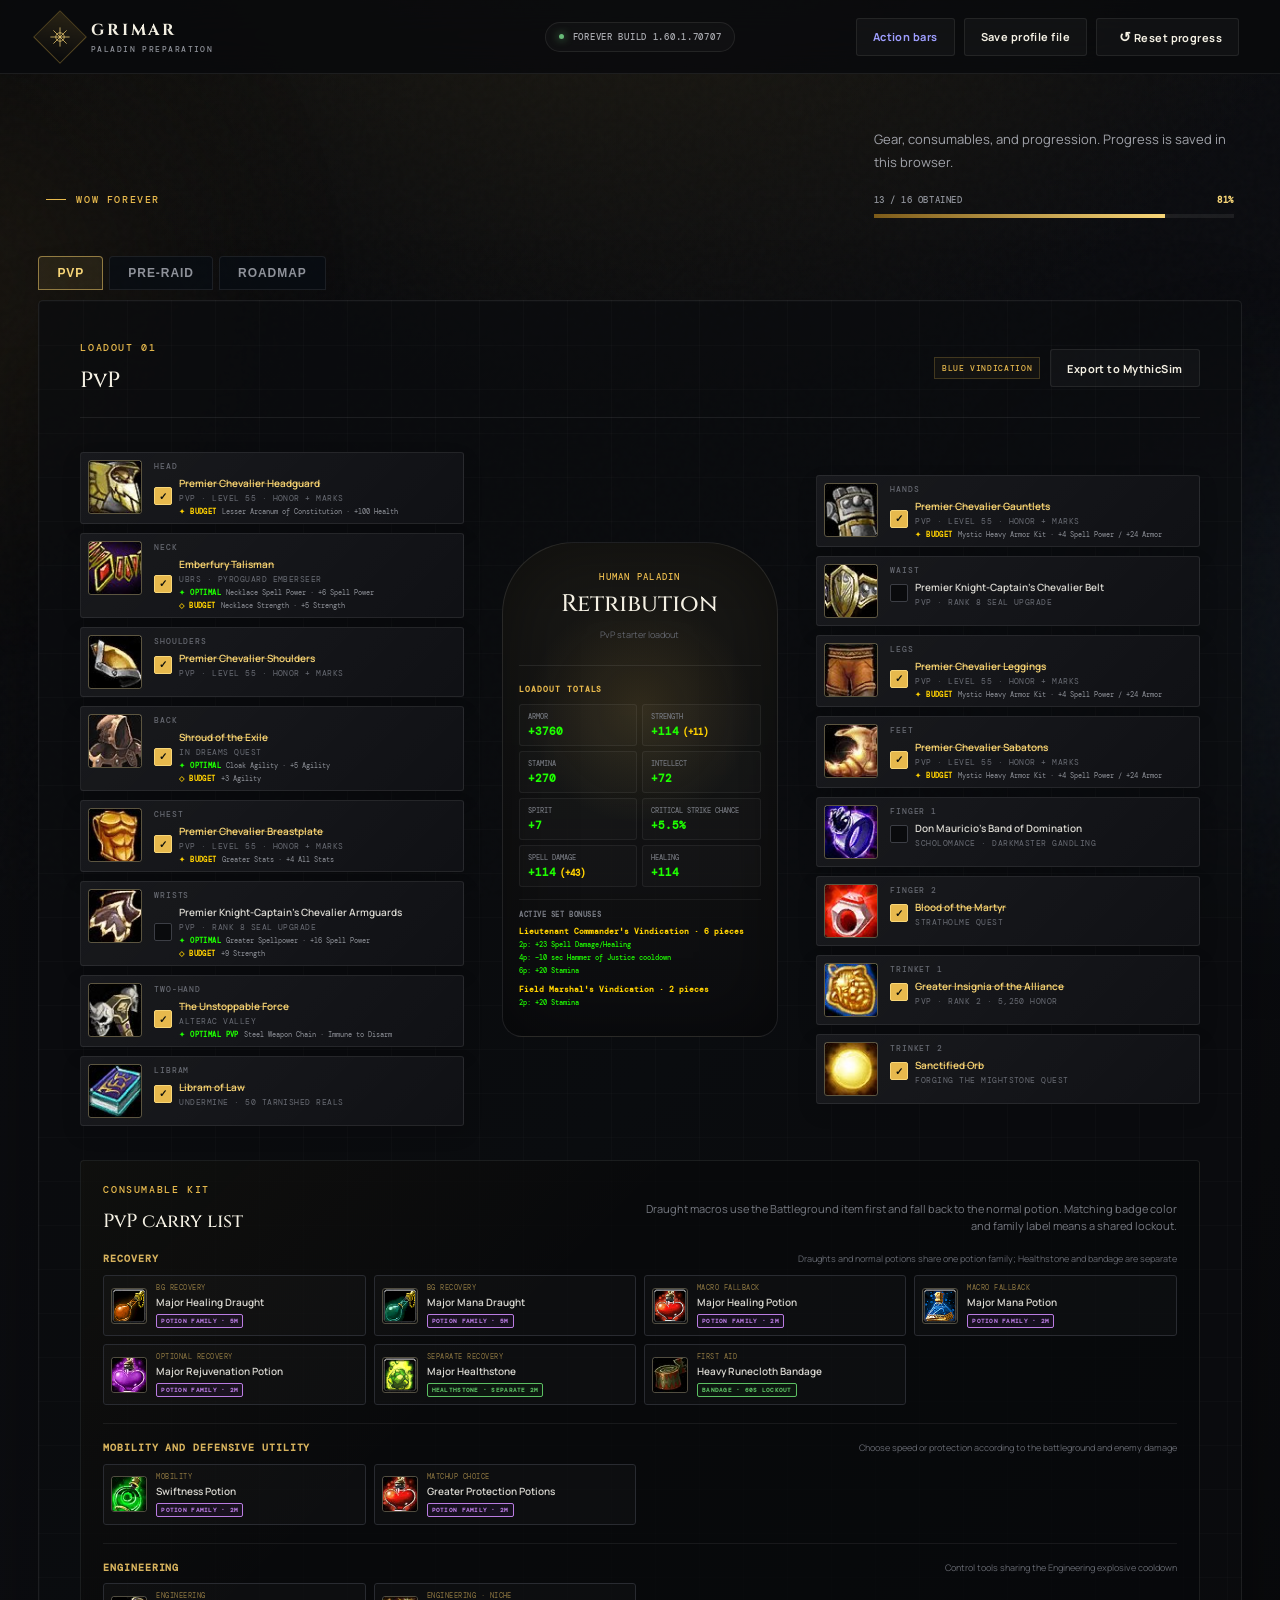
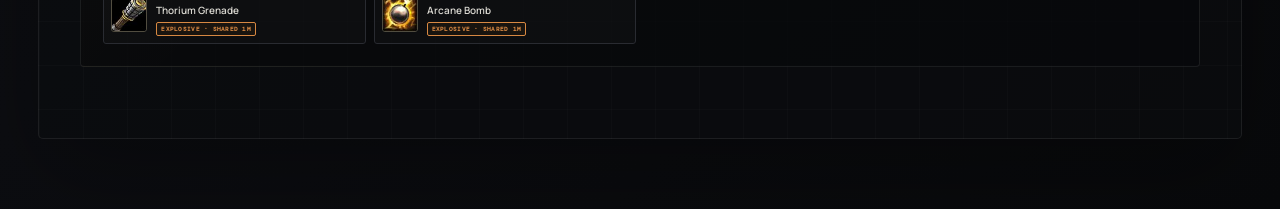
==== gear.html @ d9a00b6a "Persist current profile and update starter gear Co-authored-by: Cursor <cursoragent@cursor.com>" ====
<!doctype html>
<html lang="en">
  <head>
    <meta charset="UTF-8" />
    <meta name="viewport" content="width=device-width, initial-scale=1.0" />
    <meta
      name="description"
      content="Paladin PvP and pre-raid gear target tracker for World of Warcraft: Forever."
    />
    <title>Grimar — Paladin Preparation</title>
    <link rel="stylesheet" href="./styles.css?v=65" />
  </head>
  <body>
    <div class="ambient ambient-one"></div>
    <div class="ambient ambient-two"></div>

    <header class="topbar">
      <a class="brand" href="./index.html" aria-label="Grimar action bar planner">
        <span class="brand-mark" aria-hidden="true">
          <svg viewBox="0 0 40 40" fill="none">
            <path d="M20 4v32M4 20h32" />
            <path d="m9 9 22 22M31 9 9 31" />
            <circle cx="20" cy="20" r="7" />
          </svg>
        </span>
        <span>
          <strong>GRIMAR</strong>
          <small>PALADIN PREPARATION</small>
        </span>
      </a>
      <div class="build-pill">
        <span class="status-dot"></span>
        <span>FOREVER BUILD 1.60.1.70707</span>
      </div>
      <div class="header-actions">
        <a class="button ghost button-link" href="./index.html">Action bars</a>
        <button class="button ghost" id="saveProfileButton" type="button">
          Save profile file
        </button>
        <button class="button ghost" id="resetGearButton" type="button">
          <span class="button-icon">↺</span> Reset progress
        </button>
      </div>
    </header>

    <main class="app-shell gear-app">
      <section class="intro gear-intro">
        <div>
          <p class="eyebrow"><span></span> WoW Forever</p>
        </div>
        <div class="intro-copy">
          <p>Gear, consumables, and progression. Progress is saved in this browser.</p>
          <div class="gear-progress" aria-live="polite">
            <div>
              <span id="gearProgressText">0 / 0 obtained</span>
              <strong id="gearProgressPercent">0%</strong>
            </div>
            <div class="gear-progress-track">
              <span id="gearProgressBar"></span>
            </div>
          </div>
        </div>
      </section>

      <nav class="gear-tabs" aria-label="Planner sections">
        <button class="gear-tab active" type="button" data-gear-tab="pvp-starter">
          PvP
        </button>
        <button class="gear-tab" type="button" data-gear-tab="pre-raid">
          Pre-raid
        </button>
        <button class="gear-tab" type="button" data-gear-tab="roadmap">
          Roadmap
        </button>
      </nav>

      <section class="roadmap-shell gear-tab-panel" data-gear-panel="roadmap" aria-labelledby="roadmapTitle" hidden>
        <div class="roadmap-heading">
          <div>
            <p class="section-label">Adaptive gearing roadmap</p>
            <h2 id="roadmapTitle">One plan. Updated by your progress.</h2>
          </div>
          <p>Cap PvP first each reset, spend intelligently, then route into the highest-value quests and dungeons.</p>
        </div>

        <div class="roadmap-controls">
          <label>
            <span>Level</span>
            <input id="roadmapLevel" type="number" min="1" max="60" inputmode="numeric">
          </label>
          <label>
            <span>PvP rank</span>
            <select id="roadmapRank"></select>
          </label>
          <label>
            <span>Honor</span>
            <input id="roadmapHonor" type="number" min="0" max="25000" step="100" inputmode="numeric">
          </label>
          <label>
            <span>Honor earned while capping</span>
            <input id="roadmapCapHonor" type="number" min="0" max="25000" step="100" inputmode="numeric">
          </label>
          <label>
            <span>AV Marks</span>
            <input id="roadmapMarkAv" type="number" min="0" step="1" inputmode="numeric">
          </label>
          <label>
            <span>AB Marks</span>
            <input id="roadmapMarkAb" type="number" min="0" step="1" inputmode="numeric">
          </label>
          <label>
            <span>WSG Marks</span>
            <input id="roadmapMarkWsg" type="number" min="0" step="1" inputmode="numeric">
          </label>
          <label>
            <span>Darkspear Marks</span>
            <input id="roadmapMarkDarkspear" type="number" min="0" step="1" inputmode="numeric">
          </label>
        </div>

        <div class="roadmap-reset-row">
          <label class="roadmap-cap-toggle">
            <input id="roadmapWeeklyCap" type="checkbox">
            <span>Rank Points capped this reset</span>
          </label>
          <button class="button ghost" id="roadmapNewReset" type="button">Start new reset</button>
        </div>

        <article class="roadmap-decision" id="roadmapDecision" aria-live="polite"></article>

        <div class="roadmap-columns">
          <section>
            <div class="roadmap-column-title">
              <span class="roadmap-priority-dot now"></span>
              <h3>Do now</h3>
            </div>
            <div class="roadmap-list" id="roadmapNow"></div>
          </section>
          <section>
            <div class="roadmap-column-title">
              <span class="roadmap-priority-dot next"></span>
              <h3>Next</h3>
            </div>
            <div class="roadmap-list" id="roadmapNext"></div>
          </section>
          <section>
            <div class="roadmap-column-title">
              <span class="roadmap-priority-dot later"></span>
              <h3>Blocked / later</h3>
            </div>
            <div class="roadmap-list" id="roadmapLater"></div>
          </section>
        </div>
        <details class="roadmap-completed">
          <summary>Completed objectives <span id="roadmapCompletedCount">0</span></summary>
          <div class="roadmap-list" id="roadmapCompleted"></div>
        </details>
      </section>

      <section class="gear-workspace gear-tab-panel active" data-gear-panel="pvp-starter">
        <div class="gear-toolbar">
          <div>
            <p class="section-label">Loadout 01</p>
            <h2>PvP</h2>
          </div>
          <div class="gear-toolbar-actions">
            <span class="modifier-tag shift">BLUE VINDICATION</span>
            <button class="button ghost" type="button" data-mythicsim-export="pvp-starter">
              Export to MythicSim
            </button>
          </div>
        </div>

        <div class="character-sheet" id="characterSheet">
          <div class="gear-column" id="gearLeft"></div>

          <div class="character-core stats-core">
            <p>Human Paladin</p>
            <strong>Retribution</strong>
            <span class="character-subtitle">PvP starter loadout</span>
            <div class="stat-recap" id="pvpStatRecap"></div>
          </div>

          <div class="gear-column" id="gearRight"></div>
        </div>

        <section class="consumables-panel" aria-labelledby="pvpConsumablesTitle">
          <div class="consumables-heading">
            <div>
              <p class="section-label">Consumable kit</p>
              <h3 id="pvpConsumablesTitle">PvP carry list</h3>
            </div>
            <p>Draught macros use the Battleground item first and fall back to the normal potion. Matching badge color and family label means a shared lockout.</p>
          </div>
          <div class="consumables-grid" id="pvpConsumables"></div>
        </section>

        <section class="gear-plan questie-guide legacy-acquisition">
          <div class="gear-plan-heading">
            <div>
              <p class="section-label">Quest tracker</p>
              <h2>Level first. Collect efficiently. Finish with Honor.</h2>
            </div>
            <p>
              Use quests and dungeon runs to cover as many slots as possible while
              gaining experience. Save the dedicated Honor grind for level 60.
            </p>
          </div>

          <div class="questie-tracker-bar">
            <div>
              <span class="questie-logo">Q</span>
              <strong>Retribution Gear Route</strong>
            </div>
            <span>Tracked objectives</span>
          </div>

          <div class="plan-timeline">
            <article class="plan-phase">
              <div class="plan-level">
                <span>50–54</span>
                <small>2 quests</small>
              </div>
              <div>
                <h3>Complete the efficient quest rewards</h3>
                <ul class="questie-list">
                  <li data-guide-id="ice-barbed-spear">
                    <div class="questie-quest-title">
                      <span class="questie-marker">!</span>
                      <strong>[51] Hero of the Stormpike</strong>
                    </div>
                    <p>Take <em>The Battle of Alterac</em> from Prospector Stonehewer outside the Alliance AV entrance in Alterac Mountains (40.6, 79.6). Win an AV and complete the follow-up.</p>
                    <span class="questie-reward" data-reward-id="ice-barbed-spear">Reward choice: Ice Barbed Spear</span>
                  </li>
                  <li data-guide-id="sanctified-orb">
                    <div class="questie-quest-title">
                      <span class="questie-marker">!</span>
                      <strong>[52] Forging the Mightstone</strong>
                    </div>
                    <p>Complete the Paladin chain at Chillwind Point, then collect two Amber, Blue, and Green Voodoo Feathers from the six named trolls in the Sunken Temple.</p>
                    <span class="questie-reward" data-reward-id="sanctified-orb">Reward choice: Sanctified Orb</span>
                  </li>
                </ul>
              </div>
            </article>

            <article class="plan-phase">
              <div class="plan-level">
                <span>55–60</span>
                <small>1 target</small>
              </div>
              <div>
                <h3>Finish the high-value dungeon targets</h3>
                <ul class="questie-list">
                  <li data-guide-id="blood-martyr">
                    <div class="questie-quest-title">
                      <span class="questie-marker kill">◆</span>
                      <strong>[55] Aurius / Baron Rivendare</strong>
                    </div>
                    <p>Loot the Medallion of Faith in living-side Stratholme and give it to Aurius in Alonsus Chapel near the undead-side entrance. Kill Baron Rivendare, then speak to Aurius.</p>
                    <span class="questie-reward" data-reward-id="blood-martyr">Reward: Blood of the Martyr</span>
                  </li>
                </ul>
              </div>
            </article>

            <article class="plan-phase final">
              <div class="plan-level">
                <span>60</span>
                <small>4 objectives</small>
              </div>
              <div>
                <h3>Convert the remaining slots through PvP</h3>
                <ul class="questie-list compact">
                  <li data-guide-id="pvp-trinket"><p>Obtain <strong data-reward-id="greater-insignia-alliance">Greater Insignia of the Alliance</strong> first.</p></li>
                  <li data-guide-id="aegis-marks"><p>Farm the Battleground Marks required by Vindication while accumulating Honor.</p></li>
                  <li data-guide-id="dungeon-cleanup"><p>Complete missed dungeon targets when the run still offers strong value.</p></li>
                  <li data-guide-id="relic-cleanup"><p>Finish Libram of Law.</p></li>
                </ul>
              </div>
            </article>
          </div>

          <div class="honor-plan">
            <div class="gear-panel-heading">
              <div>
                <p class="section-label">Level 60 priority</p>
                <h3>Honor purchase order</h3>
              </div>
              <span>59,200 Honor for the 8 rare bases · upgrade seals extra</span>
            </div>
            <div class="honor-steps">
              <div>
                <span>01</span>
                <strong>PvP trinket</strong>
                <small>Unlock your essential crowd-control break first.</small>
              </div>
              <div>
                <span>02</span>
                <strong>Vindication 2-piece</strong>
                <small>Shoulders + Gauntlets: 13,850 Honor, plus 10 AB and 10 WSG Marks.</small>
              </div>
              <div>
                <span>03</span>
                <strong>Vindication 4-piece</strong>
                <small>Add Headguard + Sabatons for the reduced Hammer of Justice cooldown.</small>
              </div>
              <div>
                <span>04</span>
                <strong>Vindication 6-piece</strong>
                <small>Add Breastplate + Leggings. Full set total: 48,700 Honor and 75 Marks.</small>
              </div>
              <div>
                <span>05</span>
                <strong>Wrists + Waist</strong>
                <small>Finish with Armsplints and Cinch: 10,500 Honor and 20 additional Marks.</small>
              </div>
              <div>
                <span>06</span>
                <strong>Rank 8 upgrades</strong>
                <small>Upgrade Armsplints and Cinch with the epic wrist and belt seals.</small>
              </div>
              <div>
                <span>07</span>
                <strong>Rank 9 boots</strong>
                <small>Upgrade Chevalier Sabatons with the epic feet seal.</small>
              </div>
            </div>
          </div>

          <p class="plan-note">
            The order is a guideline: Marks are likely to be the real gate. Buy an
            equivalent Vindication piece earlier when you already have its Marks rather
            than waiting on a specific Battleground queue.
          </p>
        </section>
      </section>

      <section class="gear-workspace gear-tab-panel" data-gear-panel="pre-raid" hidden>
        <div class="gear-toolbar">
          <div>
            <p class="section-label">Loadout 02</p>
            <h2>Expected pre-raid</h2>
          </div>
          <div class="gear-toolbar-actions">
            <span class="modifier-tag shift">FIRST RAID TARGETS</span>
            <button class="button ghost" type="button" data-mythicsim-export="pre-raid">
              Export to MythicSim
            </button>
          </div>
        </div>

        <div class="character-sheet">
          <div class="gear-column" id="preRaidGearLeft"></div>

          <div class="character-core stats-core">
            <p>Human Paladin</p>
            <strong>Retribution</strong>
            <span class="character-subtitle">Starter set with first raid upgrades</span>
            <div class="stat-recap" id="preRaidStatRecap"></div>
          </div>

          <div class="gear-column" id="preRaidGearRight"></div>
        </div>

        <section class="consumables-panel" aria-labelledby="raidConsumablesTitle">
          <div class="consumables-heading">
            <div>
              <p class="section-label">Consumable kit</p>
              <h3 id="raidConsumablesTitle">Raid preparation</h3>
            </div>
            <p>Bring the full buff stack and Major Spellblasting Potions. Matching badge color and family label means a shared lockout or exclusive buff slot.</p>
          </div>
          <div class="consumables-grid" id="raidConsumables"></div>
        </section>

        <section class="honor-plan pre-raid-priority legacy-acquisition">
          <div class="gear-panel-heading">
            <div>
              <p class="section-label">Pre-raid priority</p>
              <h3>Shortest route to the finished loadout</h3>
            </div>
            <span>Immediate upgrades before expensive world loot</span>
          </div>

          <div class="honor-steps">
            <div>
              <span>01</span>
              <strong data-reward-id="sanctified-orb">Sanctified Orb</strong>
              <small>Already obtained from Forging the Mightstone: keep it as the reliable +15 Spell Power trinket.</small>
            </div>
            <div>
              <span>02</span>
              <strong>Stratholme Live first</strong>
              <small>Target <b data-reward-id="grand-crusaders-helm">Grand Crusader's Helm</b> from Balnazzar and <b data-reward-id="nacreous-shell-necklace">Nacreous Shell Necklace</b> from Cannon Master Willey in the same route.</small>
            </div>
            <div>
              <span>03</span>
              <strong>Concentrate on UBRS</strong>
              <small>Farm <b data-reward-id="battleborn-armbraces">Battleborn Armbraces</b>, <b data-reward-id="lightforge-spaulders">Lightforge Spaulders</b>, <b data-reward-id="lightforge-breastplate">Lightforge Breastplate</b>, and <b data-reward-id="draconic-emblem">Draconic Infused Emblem</b>.</small>
            </div>
            <div>
              <span>04</span>
              <strong data-reward-id="heartflame-gauntlets">Heartflame Gauntlets</strong>
              <small>Use Shaper's Terrace as the focused side route after the two priority dungeons.</small>
            </div>
            <div>
              <span>05</span>
              <strong>Finish deterministic targets</strong>
              <small>Add the <b data-reward-id="lightforge-belt">Lightforge Belt</b>, <b data-reward-id="arcanoweave-cloak">Arcanoweave Cloak</b>, and <b data-reward-id="libram-law">Libram of Law</b>. Together with the dungeon pieces, the loadout reaches approximately 4.4% gear Hit.</small>
            </div>
          </div>

          <p class="plan-note">
            Scholomance is optional: Don Mauricio's Band is only a small damage upgrade over Blood of the Martyr, so do not farm the dungeon solely for the ring.
          </p>
        </section>
      </section>
    </main>

    <dialog id="mythicSimExportDialog">
      <form method="dialog" class="dialog-card">
        <div class="dialog-heading">
          <div>
            <p class="section-label">MythicSim · Shockadin</p>
            <h2 id="mythicSimExportTitle">Export loadout</h2>
          </div>
          <button class="close-button" value="cancel" aria-label="Close">×</button>
        </div>
        <p class="dialog-copy">
          Import this JSON into MythicSim. It contains the selected gear, the best
          planned enchants, and the Shockadin talents.
        </p>
        <textarea class="export-text" id="mythicSimExportText" readonly></textarea>
        <div class="dialog-actions">
          <a
            class="button ghost button-link"
            href="https://mythicsim.com/wow-forever/sim"
            target="_blank"
            rel="noreferrer"
          >Open MythicSim</a>
          <button class="button primary" id="copyMythicSimExport" type="button">
            Copy to clipboard
          </button>
        </div>
      </form>
    </dialog>

    <div class="toast" id="toast" role="status" aria-live="polite"></div>

    <script src="./gear.js?v=94"></script>
  </body>
</html>
---- styles.css ----
@import url("https://fonts.googleapis.com/css2?family=Cinzel:wght@500;600&family=DM+Mono:wght@400;500&family=Manrope:wght@400;500;600;700&display=swap");

:root {
  --ink: #f4f0e3;
  --muted: #8f929a;
  --muted-2: #5e616a;
  --gold: #e7b94d;
  --gold-bright: #f8d678;
  --gold-dark: #7d5b19;
  --bg: #090a0d;
  --panel: rgba(18, 19, 23, 0.82);
  --panel-solid: #111216;
  --line: rgba(255, 255, 255, 0.08);
  --line-gold: rgba(231, 185, 77, 0.28);
  --slot-size: 66px;
}

* {
  box-sizing: border-box;
}

html {
  color-scheme: dark;
  scroll-behavior: smooth;
}

body {
  margin: 0;
  min-width: 320px;
  min-height: 100vh;
  overflow-x: hidden;
  color: var(--ink);
  background:
    radial-gradient(circle at 50% -20%, #292416 0, transparent 34%),
    linear-gradient(135deg, #090a0c 0%, #0c0d11 56%, #08090b 100%);
  font-family: "Manrope", sans-serif;
}

body::before {
  position: fixed;
  inset: 0;
  z-index: -2;
  background-image: url("data:image/svg+xml,%3Csvg viewBox='0 0 180 180' xmlns='http://www.w3.org/2000/svg'%3E%3Cfilter id='n'%3E%3CfeTurbulence type='fractalNoise' baseFrequency='.8' numOctaves='3' stitchTiles='stitch'/%3E%3C/filter%3E%3Crect width='100%25' height='100%25' filter='url(%23n)' opacity='.1'/%3E%3C/svg%3E");
  content: "";
  opacity: 0.18;
  pointer-events: none;
}

button,
input,
textarea {
  font: inherit;
}

button {
  color: inherit;
}

.ambient {
  position: fixed;
  z-index: -1;
  width: 420px;
  height: 420px;
  border-radius: 50%;
  filter: blur(120px);
  opacity: 0.08;
  pointer-events: none;
}

.ambient-one {
  top: 8%;
  left: -240px;
  background: #d89d31;
}

.ambient-two {
  right: -200px;
  bottom: 5%;
  background: #48789a;
}

.topbar {
  position: sticky;
  top: 0;
  z-index: 20;
  display: grid;
  grid-template-columns: 1fr auto 1fr;
  align-items: center;
  min-height: 74px;
  padding: 0 3.2vw;
  border-bottom: 1px solid var(--line);
  background: rgba(9, 10, 13, 0.83);
  backdrop-filter: blur(18px);
}

.brand {
  display: inline-flex;
  gap: 12px;
  align-items: center;
  width: max-content;
  color: var(--ink);
  text-decoration: none;
}

.brand-mark {
  display: grid;
  width: 38px;
  height: 38px;
  place-items: center;
  border: 1px solid var(--line-gold);
  background: linear-gradient(145deg, rgba(231, 185, 77, 0.14), transparent);
  transform: rotate(45deg);
}

.brand-mark svg {
  width: 24px;
  stroke: var(--gold-bright);
  stroke-width: 1.2;
  transform: rotate(-45deg);
}

.brand strong,
.brand small {
  display: block;
  letter-spacing: 0.18em;
}

.brand strong {
  font-family: "Cinzel", serif;
  font-size: 16px;
}

.brand small {
  margin-top: 3px;
  color: var(--muted);
  font: 500 8px "DM Mono", monospace;
}

.build-pill {
  display: flex;
  gap: 9px;
  align-items: center;
  padding: 8px 13px;
  border: 1px solid var(--line);
  border-radius: 100px;
  color: #a9aab0;
  background: rgba(255, 255, 255, 0.025);
  font: 500 9px "DM Mono", monospace;
  letter-spacing: 0.08em;
}

.status-dot {
  width: 5px;
  height: 5px;
  border-radius: 50%;
  background: #68ba78;
  box-shadow: 0 0 9px #68ba78;
}

.header-actions {
  display: flex;
  gap: 9px;
  justify-content: flex-end;
}

.button {
  min-height: 38px;
  padding: 0 16px;
  border: 1px solid var(--line);
  border-radius: 3px;
  cursor: pointer;
  font-size: 11px;
  font-weight: 700;
  letter-spacing: 0.04em;
  transition: 160ms ease;
}

.button:hover {
  transform: translateY(-1px);
}

.button.ghost {
  background: rgba(255, 255, 255, 0.03);
}

.button.ghost:hover {
  border-color: rgba(255, 255, 255, 0.16);
  background: rgba(255, 255, 255, 0.06);
}

.button.primary {
  border-color: #f0cc71;
  color: #18140b;
  background: linear-gradient(180deg, #f5d57d, #dba83d);
  box-shadow: 0 5px 24px rgba(218, 164, 54, 0.13);
}

.button.primary:hover {
  filter: brightness(1.08);
}

.button-icon {
  margin-left: 6px;
  font-size: 14px;
}

.button-link {
  display: inline-flex;
  align-items: center;
  justify-content: center;
  text-decoration: none;
}

.app-shell {
  width: min(1500px, 94vw);
  margin: 0 auto;
  padding: 54px 0 70px;
}

.intro {
  display: grid;
  grid-template-columns: 1fr 360px;
  gap: 80px;
  align-items: end;
  margin-bottom: 50px;
  padding: 0 8px;
}

.eyebrow,
.section-label {
  margin: 0 0 12px;
  color: var(--gold);
  font: 500 10px "DM Mono", monospace;
  letter-spacing: 0.16em;
  text-transform: uppercase;
}

.eyebrow {
  display: flex;
  gap: 10px;
  align-items: center;
}

.eyebrow span {
  width: 20px;
  height: 1px;
  background: var(--gold);
}

h1,
h2,
h3,
p {
  margin-top: 0;
}

h1 {
  max-width: 780px;
  margin-bottom: 0;
  font-family: "Cinzel", serif;
  font-size: clamp(42px, 5.3vw, 76px);
  font-weight: 500;
  line-height: 0.98;
  letter-spacing: -0.035em;
}

h1 em {
  color: var(--gold-bright);
  font-weight: 500;
  font-style: normal;
}

.intro-copy > p {
  color: #a1a3aa;
  font-size: 13px;
  line-height: 1.75;
}

.save-state {
  display: flex;
  gap: 8px;
  align-items: center;
  color: var(--muted);
  font: 500 10px "DM Mono", monospace;
  text-transform: uppercase;
}

.save-state span {
  display: grid;
  width: 18px;
  height: 18px;
  place-items: center;
  border: 1px solid rgba(104, 186, 120, 0.35);
  border-radius: 50%;
  color: #78cc88;
}

.workspace {
  display: grid;
  grid-template-columns: 310px minmax(0, 1fr);
  min-height: 770px;
  overflow: hidden;
  border: 1px solid var(--line);
  border-radius: 5px;
  background: rgba(11, 12, 15, 0.69);
  box-shadow: 0 34px 90px rgba(0, 0, 0, 0.28);
}

.spellbook {
  display: flex;
  flex-direction: column;
  min-width: 0;
  max-height: 900px;
  padding: 24px 19px 0;
  border-right: 1px solid var(--line);
  background: rgba(18, 19, 23, 0.78);
}

.panel-heading,
.layout-toolbar,
.bar-card-header,
.naga-heading,
.dialog-heading {
  display: flex;
  justify-content: space-between;
  align-items: center;
}

.panel-heading h2,
.layout-toolbar h2,
.naga-heading h2,
.dialog-heading h2 {
  margin: 0;
  font-family: "Cinzel", serif;
  font-size: 20px;
  font-weight: 500;
}

.count-badge {
  display: grid;
  min-width: 31px;
  height: 25px;
  place-items: center;
  border: 1px solid var(--line);
  color: var(--muted);
  font: 500 10px "DM Mono", monospace;
}

.search {
  display: grid;
  grid-template-columns: 18px 1fr auto;
  gap: 9px;
  align-items: center;
  height: 42px;
  margin: 20px 0 12px;
  padding: 0 11px;
  border: 1px solid var(--line);
  border-radius: 3px;
  background: #0d0e11;
}

.search:focus-within {
  border-color: var(--line-gold);
}

.search svg {
  width: 16px;
  fill: none;
  stroke: var(--muted-2);
  stroke-width: 1.5;
}

.search input {
  min-width: 0;
  border: 0;
  outline: 0;
  color: var(--ink);
  background: transparent;
  font-size: 11px;
}

.search input::placeholder {
  color: #61636a;
}

kbd {
  padding: 2px 5px;
  border: 1px solid var(--line);
  border-radius: 2px;
  color: var(--muted-2);
  background: #15161a;
  font: 9px "DM Mono", monospace;
}

.filters {
  display: flex;
  gap: 4px;
  margin-bottom: 16px;
  padding-bottom: 15px;
  overflow-x: auto;
  border-bottom: 1px solid var(--line);
  scrollbar-width: none;
}

.filter {
  padding: 7px 8px;
  border: 0;
  border-radius: 2px;
  color: #777a82;
  background: transparent;
  cursor: pointer;
  font-size: 9px;
  font-weight: 700;
  white-space: nowrap;
}

.filter:hover,
.filter.active {
  color: var(--ink);
  background: rgba(255, 255, 255, 0.06);
}

.filter.active {
  box-shadow: inset 0 -1px var(--gold);
}

.spell-list {
  display: flex;
  flex-direction: column;
  gap: 5px;
  padding: 0 2px 22px 0;
  overflow-y: auto;
  scrollbar-color: #35363c transparent;
  scrollbar-width: thin;
}

.spell-item {
  display: grid;
  grid-template-columns: 38px minmax(0, 1fr) auto;
  gap: 11px;
  align-items: center;
  min-height: 48px;
  padding: 5px 7px 5px 5px;
  border: 1px solid transparent;
  border-radius: 3px;
  cursor: grab;
  user-select: none;
  transition: 130ms ease;
}

.spell-item:hover {
  border-color: var(--line);
  background: rgba(255, 255, 255, 0.04);
  transform: translateX(2px);
}

.spell-item:active {
  cursor: grabbing;
}

.spell-icon,
.slot-icon {
  width: 100%;
  height: 100%;
  object-fit: cover;
}

.spell-icon-wrap {
  position: relative;
  width: 38px;
  height: 38px;
  overflow: hidden;
  border: 1px solid #484744;
  border-radius: 3px;
  background: #1d1d20;
  box-shadow: inset 0 0 0 1px #0b0b0d;
}

.spell-meta {
  min-width: 0;
}

.spell-name {
  overflow: hidden;
  margin: 0 0 4px;
  font-size: 10px;
  font-weight: 600;
  text-overflow: ellipsis;
  white-space: nowrap;
}

.spell-school {
  margin: 0;
  color: #686b73;
  font: 8px "DM Mono", monospace;
  letter-spacing: 0.08em;
  text-transform: uppercase;
}

.talent-star {
  color: var(--gold);
  font: 10px "DM Mono", monospace;
}

.macro-marker {
  display: grid;
  width: 18px;
  height: 18px;
  place-items: center;
  border: 1px solid rgba(103, 158, 205, 0.35);
  border-radius: 2px;
  color: #8ec5e9;
  background: rgba(75, 130, 175, 0.09);
  font: 600 8px "DM Mono", monospace;
}

.layout-area {
  min-width: 0;
  padding: 26px clamp(22px, 3.4vw, 54px) 22px;
  background:
    linear-gradient(rgba(255, 255, 255, 0.018) 1px, transparent 1px),
    linear-gradient(90deg, rgba(255, 255, 255, 0.018) 1px, transparent 1px);
  background-size: 44px 44px;
}

.layout-toolbar {
  margin-bottom: 28px;
}

.layout-controls {
  display: flex;
  gap: 24px;
  align-items: center;
}

.mode-tabs {
  display: flex;
  overflow-x: auto;
  padding: 3px;
  border: 1px solid var(--line);
  border-radius: 3px;
  background: rgba(5, 6, 8, 0.55);
  scrollbar-width: none;
}

.mode-tab {
  display: flex;
  gap: 7px;
  align-items: center;
  min-width: 64px;
  padding: 7px 11px;
  border: 0;
  border-radius: 2px;
  color: #686b73;
  background: transparent;
  cursor: pointer;
  font: 600 9px "DM Mono", monospace;
  letter-spacing: 0.08em;
  white-space: nowrap;
  text-transform: uppercase;
  transition: 140ms ease;
}

.mode-tab:hover {
  color: var(--ink);
}

.mode-tab.active {
  color: var(--ink);
  background: rgba(255, 255, 255, 0.07);
  box-shadow: 0 2px 8px rgba(0, 0, 0, 0.22);
}

.mode-dot {
  width: 5px;
  height: 5px;
  border-radius: 50%;
  background: #565961;
}

.mode-tab[data-mode="pvp"].active .mode-dot {
  background: #c85a4f;
  box-shadow: 0 0 7px rgba(200, 90, 79, 0.55);
}

.mode-tab[data-mode="pve"].active .mode-dot {
  background: #65a87b;
  box-shadow: 0 0 7px rgba(101, 168, 123, 0.5);
}

.mode-tab[data-mode="pvpReckoning"].active .mode-dot {
  background: var(--gold);
  box-shadow: 0 0 7px rgba(231, 185, 77, 0.55);
}

.toolbar-actions {
  display: flex;
  gap: 20px;
  align-items: center;
}

.preset-picker {
  display: flex;
  gap: 8px;
  align-items: center;
  color: #767880;
  font: 600 9px "DM Mono", monospace;
  letter-spacing: 0.08em;
  text-transform: uppercase;
}

.preset-picker select {
  min-width: 96px;
  padding: 6px 24px 6px 9px;
  border: 1px solid var(--line);
  border-radius: 3px;
  color: var(--gold-bright);
  background: #111216;
  cursor: pointer;
  font: 600 9px "DM Mono", monospace;
  letter-spacing: 0.05em;
  text-transform: uppercase;
}

.preset-picker select:disabled {
  cursor: wait;
  opacity: 0.55;
}

.text-button {
  padding: 3px 0;
  border: 0;
  color: #767880;
  background: none;
  cursor: pointer;
  font: 600 9px "DM Mono", monospace;
  letter-spacing: 0.08em;
  text-transform: uppercase;
}

.text-button:hover,
.text-button.accent {
  color: var(--gold-bright);
}

.bar-card {
  border: 1px solid var(--line);
  border-radius: 4px;
  background: linear-gradient(145deg, rgba(24, 25, 30, 0.94), rgba(15, 16, 20, 0.96));
  box-shadow: 0 16px 30px rgba(0, 0, 0, 0.15);
}

.normal-card {
  padding: 18px 20px 22px;
}

.number-row-card {
  margin-top: 14px;
  padding: 18px 20px 22px;
}

.number-row-bar {
  display: grid;
  grid-template-columns: repeat(8, minmax(48px, 1fr));
  gap: 7px;
  width: min(100%, 576px);
}

.bar-card-header {
  margin-bottom: 17px;
}

.bar-title {
  display: flex;
  gap: 13px;
  align-items: center;
}

.bar-number {
  color: var(--gold);
  font: 500 10px "DM Mono", monospace;
}

.bar-title h3 {
  margin-bottom: 3px;
  font-family: "Cinzel", serif;
  font-size: 13px;
  font-weight: 500;
}

.bar-title p,
.naga-heading > p {
  margin: 0;
  color: #666971;
  font-size: 9px;
}

.bar-shape,
.modifier-tag {
  color: #555860;
  font: 500 8px "DM Mono", monospace;
  letter-spacing: 0.08em;
}

.modifier-tag {
  padding: 5px 7px;
  border: 1px solid var(--line);
}

.modifier-tag.shift {
  border-color: rgba(231, 185, 77, 0.22);
  color: var(--gold);
  background: rgba(231, 185, 77, 0.04);
}

.main-control-row {
  display: grid;
  grid-template-columns: minmax(0, 1fr) 76px;
  gap: 16px;
  align-items: end;
}

.normal-bar {
  display: grid;
  grid-template-columns: repeat(12, minmax(48px, 1fr));
  gap: 7px;
}

.mouse-control {
  padding-left: 15px;
  border-left: 1px solid var(--line);
}

.mouse-control > span {
  display: block;
  margin-bottom: 6px;
  color: #555860;
  font: 500 8px "DM Mono", monospace;
  letter-spacing: 0.08em;
  text-align: center;
  text-transform: uppercase;
}

.mouse-grid {
  width: 60px;
}

.action-slot {
  position: relative;
  display: grid;
  min-width: 0;
  aspect-ratio: 1;
  place-items: center;
  overflow: hidden;
  border: 1px solid #303137;
  border-radius: 4px;
  background:
    linear-gradient(135deg, rgba(255, 255, 255, 0.035), transparent),
    #0b0c0f;
  box-shadow:
    inset 0 0 0 2px #111216,
    inset 0 0 18px rgba(0, 0, 0, 0.7);
  cursor: pointer;
  transition: 130ms ease;
}

.action-slot::before {
  position: absolute;
  width: 5px;
  height: 5px;
  border-top: 1px solid #41434a;
  border-left: 1px solid #41434a;
  content: "";
}

.action-slot:hover,
.action-slot.drag-over {
  border-color: var(--gold);
  box-shadow: inset 0 0 22px rgba(231, 185, 77, 0.1), 0 0 13px rgba(231, 185, 77, 0.1);
}

.action-slot.filled {
  border-color: #69634f;
  background: #151516;
  box-shadow: inset 0 0 0 2px #111216, 0 3px 9px rgba(0, 0, 0, 0.36);
}

.action-slot.filled::before {
  display: none;
}

.slot-icon {
  pointer-events: none;
}

.slot-key {
  position: absolute;
  top: 4px;
  right: 4px;
  z-index: 2;
  min-width: 16px;
  padding: 2px 3px;
  border: 1px solid rgba(255, 255, 255, 0.14);
  border-radius: 2px;
  color: white;
  background: rgba(5, 5, 6, 0.78);
  font: 600 8px "DM Mono", monospace;
  text-align: center;
  text-shadow: 0 1px 2px black;
}

.slot-macro-marker {
  position: absolute;
  bottom: 4px;
  left: 4px;
  z-index: 2;
  display: grid;
  width: 15px;
  height: 15px;
  place-items: center;
  border: 1px solid rgba(142, 197, 233, 0.45);
  border-radius: 2px;
  color: #b7ddf5;
  background: rgba(7, 13, 18, 0.82);
  font: 600 7px "DM Mono", monospace;
}

.slot-tooltip {
  position: fixed;
  z-index: 50;
  width: min(290px, calc(100vw - 20px));
  padding: 12px;
  border: 1px solid var(--line-gold);
  border-radius: 3px;
  color: var(--ink);
  background:
    linear-gradient(145deg, rgba(231, 185, 77, 0.05), transparent 45%),
    #0d0e11;
  box-shadow: 0 14px 38px rgba(0, 0, 0, 0.72);
  pointer-events: none;
}

.tooltip-head {
  display: flex;
  gap: 10px;
  align-items: center;
  padding-bottom: 10px;
  border-bottom: 1px solid var(--line);
}

.tooltip-head img {
  width: 38px;
  height: 38px;
  border: 1px solid #625a3f;
  border-radius: 3px;
  box-shadow: inset 0 0 0 1px #090a0c;
}

.tooltip-head strong,
.tooltip-head span {
  display: block;
}

.tooltip-head strong {
  margin-bottom: 4px;
  color: var(--gold-bright);
  font-family: "Cinzel", serif;
  font-size: 12px;
  font-weight: 500;
}

.tooltip-head span {
  color: #747780;
  font: 8px "DM Mono", monospace;
  letter-spacing: 0.08em;
  text-transform: uppercase;
}

.slot-tooltip p {
  margin: 10px 0 11px;
  color: #b8bac0;
  font-size: 10px;
  line-height: 1.55;
}

.tooltip-macro {
  display: block;
  margin: -2px 0 11px;
  padding: 8px;
  border: 1px solid var(--line);
  border-radius: 2px;
  color: #9bc6df;
  background: #090a0d;
  font: 8px/1.55 "DM Mono", monospace;
}

.slot-tooltip small {
  color: #5e6169;
  font: 8px "DM Mono", monospace;
  letter-spacing: 0.03em;
  text-transform: uppercase;
}

.naga-section {
  margin-top: 34px;
  padding-top: 28px;
  border-top: 1px solid var(--line);
}

.naga-heading {
  margin-bottom: 18px;
}

.naga-cards {
  display: grid;
  grid-template-columns: 1fr 1fr;
  gap: 18px;
}

.naga-card {
  padding: 18px;
}

.naga-shell {
  width: min(100%, 290px);
  margin: 0 auto;
  padding: 14px;
  border: 1px solid #292a2f;
  border-radius: 22px 9px 9px 22px;
  background: linear-gradient(110deg, #0a0b0d, #17181c);
  box-shadow: inset 7px 0 20px rgba(0, 0, 0, 0.45);
}

.naga-grid {
  display: grid;
  grid-template-columns: repeat(3, 1fr);
  gap: 7px;
}

.naga-grid .action-slot {
  aspect-ratio: 1.15;
}

.workspace-footer {
  display: flex;
  justify-content: space-between;
  margin-top: 24px;
  padding-top: 18px;
  border-top: 1px solid var(--line);
  color: #60636a;
  font: 9px "DM Mono", monospace;
}

.workspace-footer p {
  margin: 0;
}

.workspace-footer span {
  margin-right: 7px;
  color: var(--gold);
}

.empty-state {
  padding: 28px 10px;
  color: var(--muted-2);
  font-size: 11px;
  text-align: center;
}

.toast {
  position: fixed;
  right: 24px;
  bottom: 24px;
  z-index: 100;
  padding: 11px 16px;
  border: 1px solid var(--line-gold);
  border-radius: 3px;
  color: var(--ink);
  background: #17181b;
  box-shadow: 0 15px 40px rgba(0, 0, 0, 0.4);
  font-size: 11px;
  opacity: 0;
  pointer-events: none;
  transform: translateY(10px);
  transition: 180ms ease;
}

.toast.show {
  opacity: 1;
  transform: none;
}

dialog {
  width: min(570px, calc(100vw - 32px));
  padding: 0;
  border: 1px solid var(--line-gold);
  border-radius: 5px;
  color: var(--ink);
  background: #111216;
  box-shadow: 0 30px 100px rgba(0, 0, 0, 0.72);
}

dialog::backdrop {
  background: rgba(3, 4, 6, 0.75);
  backdrop-filter: blur(6px);
}

.dialog-card {
  padding: 25px;
}

.dialog-copy {
  color: var(--muted);
  font-size: 11px;
}

.close-button {
  border: 0;
  color: var(--muted);
  background: none;
  cursor: pointer;
  font-size: 24px;
}

#exportText,
.export-text {
  width: 100%;
  height: 190px;
  resize: none;
  padding: 13px;
  border: 1px solid var(--line);
  outline: 0;
  color: #b6b8be;
  background: #090a0d;
  font: 10px/1.55 "DM Mono", monospace;
}

#exportText:focus,
.export-text:focus {
  border-color: var(--line-gold);
}

.macro-export-card {
  max-height: min(760px, calc(100vh - 32px));
  overflow-y: auto;
}

.macro-export-section + .macro-export-section {
  margin-top: 18px;
}

.macro-export-heading {
  display: flex;
  justify-content: space-between;
  align-items: end;
  margin-bottom: 8px;
}

.macro-export-heading strong,
.macro-export-heading span {
  display: block;
}

.macro-export-heading strong {
  margin-bottom: 3px;
  font-size: 11px;
}

.macro-export-heading span {
  color: var(--muted);
  font: 8px "DM Mono", monospace;
  text-transform: uppercase;
}

.macro-export-text {
  height: 145px;
}

.dialog-actions {
  display: flex;
  justify-content: space-between;
  margin-top: 15px;
}

/* Gear target sheet */

.gear-app {
  width: min(1280px, 94vw);
}

.gear-intro {
  margin-bottom: 38px;
}

.gear-progress {
  margin-top: 20px;
}

.gear-progress > div:first-child {
  display: flex;
  justify-content: space-between;
  margin-bottom: 8px;
  color: var(--muted);
  font: 500 9px "DM Mono", monospace;
  letter-spacing: 0.06em;
  text-transform: uppercase;
}

.gear-progress strong {
  color: var(--gold-bright);
}

.gear-progress-track {
  height: 4px;
  overflow: hidden;
  background: rgba(255, 255, 255, 0.07);
}

.gear-progress-track span {
  display: block;
  width: 0;
  height: 100%;
  background: linear-gradient(90deg, var(--gold-dark), var(--gold-bright));
  box-shadow: 0 0 12px rgba(231, 185, 77, 0.32);
  transition: width 220ms ease;
}

.gear-tabs {
  display: flex;
  gap: 6px;
  margin-bottom: 10px;
}

.gear-tab {
  padding: 10px 18px;
  border: 1px solid var(--line);
  border-radius: 4px 4px 0 0;
  color: var(--muted);
  background: rgba(8, 13, 20, 0.72);
  font: 700 12px/1 "Inter", sans-serif;
  letter-spacing: 0.08em;
  text-transform: uppercase;
  cursor: pointer;
}

.gear-tab:hover {
  color: var(--text);
  border-color: rgba(205, 172, 91, 0.45);
}

.gear-tab.active {
  color: var(--gold-bright);
  border-color: rgba(205, 172, 91, 0.65);
  background: rgba(205, 172, 91, 0.1);
}

.gear-tab-panel[hidden] {
  display: none;
}

.gear-workspace {
  padding: clamp(22px, 3.2vw, 44px);
  border: 1px solid var(--line);
  border-radius: 5px;
  background:
    linear-gradient(rgba(255, 255, 255, 0.016) 1px, transparent 1px),
    linear-gradient(90deg, rgba(255, 255, 255, 0.016) 1px, transparent 1px),
    rgba(11, 12, 15, 0.76);
  background-size: 44px 44px;
  box-shadow: 0 34px 90px rgba(0, 0, 0, 0.28);
}

.pre-raid-placeholder {
  min-height: 280px;
}

.pre-raid-placeholder h2 {
  margin: 8px 0 12px;
  font-family: "Cinzel", serif;
}

.pre-raid-placeholder > p:last-child {
  color: var(--muted);
}

.gear-toolbar,
.gear-panel-heading {
  display: flex;
  justify-content: space-between;
  align-items: center;
}

.gear-toolbar {
  padding-bottom: 22px;
  border-bottom: 1px solid var(--line);
}

.gear-toolbar-actions {
  display: flex;
  gap: 10px;
  align-items: center;
}

.gear-toolbar h2 {
  margin: 0;
  font-family: "Cinzel", serif;
  font-size: 22px;
  font-weight: 500;
}

.character-sheet {
  display: grid;
  grid-template-columns: minmax(260px, 1fr) minmax(220px, 0.72fr) minmax(260px, 1fr);
  gap: clamp(18px, 3vw, 42px);
  align-items: center;
  padding: 34px 0;
}

.consumables-panel {
  margin: 0 0 30px;
  padding: 22px;
  border: 1px solid var(--line);
  border-radius: 4px;
  background:
    linear-gradient(135deg, rgba(231, 185, 77, 0.035), transparent 38%),
    rgba(8, 9, 11, 0.62);
}

.consumables-heading {
  display: flex;
  justify-content: space-between;
  align-items: end;
  gap: 24px;
  margin-bottom: 18px;
}

.consumables-heading h3 {
  margin: 4px 0 0;
  font-family: "Cinzel", serif;
  font-size: 19px;
  font-weight: 500;
}

.consumables-heading > p {
  max-width: 540px;
  margin: 0;
  color: #777a82;
  font-size: 11px;
  line-height: 1.55;
  text-align: right;
}

.consumables-grid {
  display: grid;
  gap: 18px;
}

.consumable-group {
  display: grid;
  gap: 9px;
}

.consumable-group + .consumable-group {
  padding-top: 17px;
  border-top: 1px solid rgba(255, 255, 255, 0.065);
}

.consumable-group-heading {
  display: flex;
  justify-content: space-between;
  align-items: baseline;
  gap: 18px;
}

.consumable-group-heading strong {
  color: #d6b25d;
  font: 600 10px "DM Mono", monospace;
  letter-spacing: 0.09em;
  text-transform: uppercase;
}

.consumable-group-heading small {
  color: #666971;
  font-size: 9px;
  line-height: 1.4;
  text-align: right;
}

.consumable-group-grid {
  display: grid;
  grid-template-columns: repeat(4, minmax(0, 1fr));
  gap: 8px;
}

.consumable-card {
  display: grid;
  grid-template-columns: 36px minmax(0, 1fr);
  gap: 9px;
  align-items: center;
  min-height: 52px;
  padding: 7px;
  border: 1px solid #292b31;
  border-radius: 3px;
  background: rgba(255, 255, 255, 0.018);
  cursor: help;
  transition: border-color 140ms ease, background 140ms ease;
}

.consumable-card:hover,
.consumable-card:focus-visible {
  outline: none;
  border-color: var(--line-gold);
  background: rgba(231, 185, 77, 0.04);
}

.consumable-card img {
  width: 36px;
  height: 36px;
  border: 1px solid #514d40;
  border-radius: 3px;
  object-fit: cover;
}

.consumable-card span,
.consumable-card strong,
.consumable-card small,
.consumable-card em {
  display: block;
  min-width: 0;
}

.consumable-card small {
  margin-bottom: 3px;
  overflow: hidden;
  color: #8f7842;
  font: 7px "DM Mono", monospace;
  letter-spacing: 0.07em;
  text-overflow: ellipsis;
  text-transform: uppercase;
  white-space: nowrap;
}

.consumable-card strong {
  overflow: hidden;
  color: #d9d7d0;
  font-size: 10px;
  font-weight: 600;
  text-overflow: ellipsis;
  white-space: nowrap;
}

.consumable-lockout {
  width: max-content;
  max-width: 100%;
  margin-top: 5px;
  padding: 2px 4px;
  overflow: hidden;
  border: 1px solid currentColor;
  border-radius: 2px;
  font: 700 6px "DM Mono", monospace;
  font-style: normal;
  letter-spacing: 0.045em;
  opacity: 0.88;
  text-overflow: ellipsis;
  white-space: nowrap;
}

.consumable-lockout-potion {
  color: #d28cff;
  background: rgba(163, 53, 238, 0.08);
}

.consumable-lockout-draught {
  color: #75bfff;
  background: rgba(0, 112, 221, 0.09);
}

.consumable-lockout-separate {
  color: #68d86f;
  background: rgba(30, 255, 0, 0.045);
}

.consumable-lockout-engineering {
  color: #f39a4a;
  background: rgba(255, 128, 0, 0.06);
}

.gear-column {
  display: flex;
  flex-direction: column;
  gap: 9px;
}

.gear-slot-card {
  display: grid;
  grid-template-columns: 54px minmax(0, 1fr);
  gap: 12px;
  min-height: 68px;
  padding: 7px;
  border: 1px solid var(--line);
  border-radius: 3px;
  background: linear-gradient(135deg, rgba(255, 255, 255, 0.035), transparent), #101115;
  box-shadow: 0 8px 20px rgba(0, 0, 0, 0.12);
  transition: border-color 150ms ease, transform 150ms ease;
}

.gear-slot-card:hover {
  border-color: var(--line-gold);
  transform: translateY(-1px);
}

.gear-slot-card > img {
  width: 54px;
  height: 54px;
  border: 1px solid #5c5540;
  border-radius: 3px;
  object-fit: cover;
  box-shadow: inset 0 0 0 1px #08090b;
}

.gear-slot-copy {
  min-width: 0;
}

.gear-slot-copy > span {
  display: block;
  margin: 1px 0 5px;
  color: #666971;
  font: 500 8px "DM Mono", monospace;
  letter-spacing: 0.1em;
  text-transform: uppercase;
}

.gear-candidate {
  position: relative;
  display: grid;
  grid-template-columns: 32px 20px minmax(0, 1fr);
  gap: 10px;
  align-items: center;
  min-height: 52px;
  padding: 8px 10px;
  border: 1px solid var(--line);
  border-radius: 3px;
  background: rgba(255, 255, 255, 0.018);
  cursor: pointer;
  transition: 140ms ease;
}

.gear-candidate:hover {
  border-color: var(--line-gold);
  background: rgba(231, 185, 77, 0.035);
}

.gear-candidate.compact {
  grid-template-columns: 18px minmax(0, 1fr);
  gap: 7px;
  min-height: 0;
  padding: 0;
  border: 0;
  background: transparent;
}

.gear-candidate input {
  position: absolute;
  opacity: 0;
  pointer-events: none;
}

.gear-candidate-icon {
  width: 32px;
  height: 32px;
  border: 1px solid #514d40;
  border-radius: 3px;
  object-fit: cover;
  box-shadow: inset 0 0 0 1px #08090b;
}

.gear-candidate.compact .gear-candidate-icon {
  width: 26px;
  height: 26px;
}

.gear-check {
  display: grid;
  width: 18px;
  height: 18px;
  place-items: center;
  border: 1px solid #3c3e45;
  border-radius: 2px;
  color: #10120d;
  background: #0a0b0d;
  font: 700 10px "DM Mono", monospace;
}

.gear-candidate.obtained .gear-check {
  border-color: var(--gold-bright);
  background: var(--gold);
}

.gear-item-copy {
  min-width: 0;
}

.gear-item-copy strong,
.gear-item-copy small {
  display: block;
}

.gear-item-copy strong {
  overflow: hidden;
  color: #d9d7d0;
  font-size: 10px;
  font-weight: 600;
  text-overflow: ellipsis;
  white-space: nowrap;
}

.gear-item-copy small {
  margin-top: 3px;
  color: #686b73;
  font: 8px "DM Mono", monospace;
  letter-spacing: 0.06em;
  text-transform: uppercase;
}

.gear-enchant {
  display: flex;
  min-width: 0;
  margin-top: 4px;
  gap: 5px;
  align-items: baseline;
  font: 7px "DM Mono", monospace;
  white-space: nowrap;
}

.gear-enchant b {
  flex: 0 0 auto;
  font-weight: 700;
  letter-spacing: 0.06em;
}

.gear-enchant em {
  min-width: 0;
  overflow: hidden;
  color: #8d9097;
  font-style: normal;
  text-overflow: ellipsis;
}

.gear-enchant-final b {
  color: #1eff00;
}

.gear-enchant-budget b {
  color: #ffd100;
}

.gear-enchant-wait b {
  color: #888b92;
}

.gear-candidate.obtained .gear-item-copy strong {
  color: var(--gold-bright);
  text-decoration: line-through;
  text-decoration-color: rgba(231, 185, 77, 0.42);
}

.gear-candidate.pending {
  cursor: default;
  opacity: 0.58;
}

.gear-candidate.pending:hover {
  border-color: var(--line);
  background: rgba(255, 255, 255, 0.018);
}

.character-core {
  position: relative;
  min-height: 410px;
  display: flex;
  flex-direction: column;
  align-items: center;
  justify-content: center;
  overflow: hidden;
  border: 1px solid var(--line);
  border-radius: 120px 120px 20px 20px;
  background:
    radial-gradient(circle at 50% 34%, rgba(231, 185, 77, 0.13), transparent 32%),
    linear-gradient(180deg, rgba(29, 28, 24, 0.82), rgba(12, 13, 16, 0.95));
  box-shadow: inset 0 0 70px rgba(0, 0, 0, 0.46);
}

.character-emblem {
  position: relative;
  display: grid;
  width: 154px;
  height: 154px;
  margin-bottom: 24px;
  place-items: center;
  border: 1px solid var(--line-gold);
  border-radius: 50%;
  background: rgba(231, 185, 77, 0.035);
}

.character-emblem svg {
  width: 112px;
  stroke: var(--gold-bright);
  stroke-width: 1.2;
  opacity: 0.78;
}

.character-halo {
  position: absolute;
  inset: -35px;
  border-radius: 50%;
  background: radial-gradient(circle, rgba(231, 185, 77, 0.13), transparent 65%);
}

.character-core p {
  margin-bottom: 5px;
  color: var(--gold);
  font: 500 9px "DM Mono", monospace;
  letter-spacing: 0.14em;
  text-transform: uppercase;
}

.character-core strong {
  font: 500 24px "Cinzel", serif;
}

.character-subtitle {
  margin-top: 8px;
  color: #62656d;
  font-size: 9px;
}

.character-core.stats-core {
  justify-content: flex-start;
  padding: 28px 16px;
  border-radius: 72px 72px 20px 20px;
}

.stat-recap {
  width: 100%;
  margin-top: 24px;
  padding-top: 18px;
  border-top: 1px solid var(--line);
}

.stat-recap > p {
  margin: 0 0 10px;
  color: var(--gold);
  font: 600 8px "DM Mono", monospace;
  letter-spacing: 0.12em;
  text-transform: uppercase;
}

.stat-recap-grid {
  display: grid;
  grid-template-columns: repeat(2, minmax(0, 1fr));
  gap: 5px;
}

.stat-recap-grid > span {
  min-width: 0;
  padding: 7px 8px;
  border: 1px solid rgba(255, 255, 255, 0.06);
  border-radius: 3px;
  background: rgba(255, 255, 255, 0.02);
}

.stat-recap-grid small,
.stat-recap-grid strong {
  display: block;
}

.stat-recap-grid small {
  overflow: hidden;
  color: #72757c;
  font: 500 7px "DM Mono", monospace;
  text-overflow: ellipsis;
  text-transform: uppercase;
  white-space: nowrap;
}

.stat-recap-grid strong {
  margin-top: 3px;
  color: #1eff00;
  font: 600 11px "DM Mono", monospace;
}

.stat-recap-grid .stat-derived {
  display: inline;
  margin-left: 4px;
  color: #ffd100;
  font-size: 9px;
  font-style: normal;
}

.stat-recap-sets {
  margin-top: 12px;
  padding-top: 10px;
  border-top: 1px solid rgba(255, 255, 255, 0.06);
}

.stat-recap-sets > span {
  display: block;
  margin-bottom: 7px;
  color: #777a82;
  font: 600 7px "DM Mono", monospace;
  letter-spacing: 0.08em;
  text-transform: uppercase;
}

.stat-recap-sets > div + div {
  margin-top: 8px;
}

.stat-recap-sets strong,
.stat-recap-sets small {
  display: block;
}

.stat-recap-sets strong {
  color: #ffd100;
  font: 600 8px/1.35 "DM Mono", monospace;
}

.stat-recap-sets small {
  margin-top: 3px;
  color: #1eff00;
  font: 500 7px/1.45 "DM Mono", monospace;
}

.gear-lower {
  display: grid;
  grid-template-columns: 1fr 1fr;
  gap: 18px;
  padding-top: 26px;
  border-top: 1px solid var(--line);
}

.gear-target-panel {
  padding: 20px;
  border: 1px solid var(--line);
  border-radius: 4px;
  background: rgba(17, 18, 22, 0.84);
}

.gear-panel-heading {
  margin-bottom: 14px;
}

.gear-panel-heading h3 {
  margin: 0;
  font-family: "Cinzel", serif;
  font-size: 15px;
  font-weight: 500;
}

.gear-panel-heading > span {
  color: #5f626a;
  font: 8px "DM Mono", monospace;
  letter-spacing: 0.08em;
  text-transform: uppercase;
}

.candidate-list {
  display: grid;
  gap: 7px;
}

.gear-item-tooltip {
  width: min(320px, calc(100vw - 20px));
  padding: 10px 11px;
  border: 1px solid #385170;
  border-radius: 0;
  color: #fff;
  background:
    linear-gradient(135deg, rgba(21, 34, 53, 0.32), transparent 55%),
    rgba(4, 8, 15, 0.97);
  box-shadow:
    inset 0 0 0 1px rgba(0, 0, 0, 0.95),
    inset 0 0 18px rgba(21, 52, 88, 0.18),
    0 7px 22px rgba(0, 0, 0, 0.88);
  font-family: Arial, sans-serif;
  text-shadow: 1px 1px 1px #000;
}

.gear-item-tooltip .tooltip-head {
  display: block;
  padding: 0;
  border: 0;
}

.gear-item-tooltip .tooltip-head strong {
  margin: 0 0 4px;
  font: 700 13px/1.25 Arial, sans-serif;
}

.gear-item-tooltip.quality-poor .tooltip-head strong {
  color: #9d9d9d;
}

.gear-item-tooltip.quality-common .tooltip-head strong,
.gear-item-tooltip.quality-target .tooltip-head strong {
  color: #fff;
}

.gear-item-tooltip.quality-uncommon .tooltip-head strong {
  color: #1eff00;
}

.gear-item-tooltip.quality-rare .tooltip-head strong {
  color: #0070dd;
}

.gear-item-tooltip.quality-epic .tooltip-head strong {
  color: #a335ee;
}

.gear-item-tooltip.quality-legendary .tooltip-head strong {
  color: #ff8000;
}

.wow-item-lines {
  display: grid;
  margin-top: 2px;
}

.wow-item-lines span {
  display: block;
  font-size: 12px;
  line-height: 1.34;
}

.wow-item-level {
  color: #ffd100;
}

.wow-stat {
  color: #fff;
}

.wow-effect {
  margin-top: 3px;
  color: #1eff00;
}

.wow-item-lines .wow-green-stat {
  display: inline;
  color: #1eff00;
}

.wow-set-name {
  margin-top: 8px;
  color: #ffd100;
}

.wow-set-bonus {
  padding-left: 8px;
  color: #1eff00;
}

.wow-item-lines .wow-set-bonus.locked,
.wow-item-lines .wow-set-bonus.locked .wow-green-stat {
  color: #777;
}

.wow-item-source {
  margin-top: 7px;
  color: #ffd100;
  font-size: 11px;
  line-height: 1.35;
}

.wow-enchant {
  margin-top: 9px;
  padding: 8px 9px;
  border: 1px solid rgba(255, 209, 0, 0.22);
  background: rgba(255, 209, 0, 0.045);
  color: #e8e8e8;
  font-size: 11px;
  line-height: 1.45;
}

.wow-enchant span {
  display: block;
  margin-bottom: 2px;
  color: #ffd100;
  font: 700 8px "DM Mono", monospace;
  letter-spacing: 0.08em;
}

.wow-enchant-final {
  border-color: rgba(30, 255, 0, 0.25);
  background: rgba(30, 255, 0, 0.04);
}

.wow-enchant-final span {
  color: #1eff00;
}

.wow-enchant-wait {
  border-color: rgba(136, 139, 146, 0.2);
  background: rgba(136, 139, 146, 0.04);
}

.wow-enchant-wait span {
  color: #888b92;
}

.wow-enchant-budget {
  margin-top: 7px;
  padding-top: 7px;
  border-top: 1px solid rgba(255, 209, 0, 0.16);
  color: #d8d8d8;
}

.wow-enchant-budget b {
  display: block;
  margin-bottom: 2px;
  color: #ffd100;
  font: 700 8px "DM Mono", monospace;
  letter-spacing: 0.08em;
}

.gear-item-tooltip small {
  display: block;
  margin-top: 4px;
  color: #808080;
  font: 10px/1.3 Arial, sans-serif;
  letter-spacing: 0;
  text-transform: none;
}

.legacy-acquisition {
  display: none;
}

.roadmap-shell {
  margin: 0 0 28px;
  padding: 24px;
  border: 1px solid var(--line);
  border-radius: 4px;
  background:
    linear-gradient(135deg, rgba(239, 190, 72, 0.045), transparent 42%),
    rgba(17, 18, 22, 0.86);
}

.roadmap-heading {
  display: grid;
  grid-template-columns: minmax(0, 1fr) minmax(260px, 0.55fr);
  gap: 32px;
  align-items: end;
}

.roadmap-heading h2 {
  margin: 0;
  font: 500 clamp(22px, 3vw, 32px)/1.15 "Cinzel", serif;
}

.roadmap-heading > p {
  margin: 0;
  color: #898c94;
  font-size: 11px;
  line-height: 1.65;
}

.roadmap-controls {
  display: grid;
  grid-template-columns: repeat(4, minmax(130px, 1fr));
  gap: 10px;
  margin-top: 22px;
}

.roadmap-controls label {
  display: grid;
  gap: 6px;
}

.roadmap-controls label > span {
  color: #747780;
  font: 8px "DM Mono", monospace;
  letter-spacing: 0.08em;
  text-transform: uppercase;
}

.roadmap-controls input,
.roadmap-controls select {
  width: 100%;
  height: 36px;
  padding: 0 10px;
  border: 1px solid #34363d;
  border-radius: 2px;
  color: #d8d9dd;
  background: #0d0e11;
  font: 10px "DM Mono", monospace;
}

.roadmap-controls input:focus,
.roadmap-controls select:focus {
  border-color: #8e7132;
  outline: 1px solid rgba(239, 190, 72, 0.18);
}

.roadmap-reset-row {
  display: flex;
  gap: 14px;
  align-items: center;
  justify-content: space-between;
  margin-top: 12px;
}

.roadmap-cap-toggle {
  display: flex;
  gap: 9px;
  align-items: center;
  color: #b8bbc2;
  cursor: pointer;
  font: 10px "DM Mono", monospace;
}

.roadmap-cap-toggle input {
  accent-color: #d0a542;
}

.roadmap-decision {
  display: grid;
  grid-template-columns: 118px 1fr;
  gap: 18px;
  margin-top: 18px;
  padding: 16px 18px;
  border: 1px solid #4a3e23;
  border-left: 3px solid #d0a542;
  background: rgba(208, 165, 66, 0.055);
}

.roadmap-decision > span {
  color: #d0a542;
  font: 8px "DM Mono", monospace;
  letter-spacing: 0.1em;
  text-transform: uppercase;
}

.roadmap-decision strong {
  color: #e7e1d2;
  font: 600 13px "Cinzel", serif;
}

.roadmap-decision p {
  margin: 5px 0 0;
  color: #96989f;
  font-size: 10px;
  line-height: 1.55;
}

.roadmap-decision small {
  display: block;
  margin-top: 7px;
  color: #d0a542;
  font: 8px "DM Mono", monospace;
}

.roadmap-columns {
  display: grid;
  grid-template-columns: repeat(3, minmax(0, 1fr));
  gap: 14px;
  margin-top: 20px;
}

.roadmap-columns > section {
  min-width: 0;
}

.roadmap-column-title {
  display: flex;
  gap: 8px;
  align-items: center;
  margin-bottom: 9px;
}

.roadmap-column-title h3 {
  margin: 0;
  color: #b8bbc2;
  font: 9px "DM Mono", monospace;
  letter-spacing: 0.09em;
  text-transform: uppercase;
}

.roadmap-priority-dot {
  width: 7px;
  height: 7px;
  border-radius: 50%;
  background: #656871;
}

.roadmap-priority-dot.now {
  background: #49b968;
  box-shadow: 0 0 8px rgba(73, 185, 104, 0.35);
}

.roadmap-priority-dot.next {
  background: #d0a542;
}

.roadmap-list {
  display: grid;
  gap: 8px;
  max-height: 570px;
  overflow-y: auto;
  padding-right: 3px;
  scrollbar-color: #49422f transparent;
  scrollbar-width: thin;
}

.roadmap-card {
  padding: 12px;
  border: 1px solid #2d2f35;
  border-radius: 3px;
  background: rgba(10, 11, 14, 0.72);
}

.roadmap-card.affordable,
.roadmap-card.available {
  border-color: #31523a;
}

.roadmap-card.skipped {
  opacity: 0.58;
}

.roadmap-card-head {
  display: flex;
  justify-content: space-between;
  margin-bottom: 7px;
  color: #73767e;
  font: 7px "DM Mono", monospace;
  letter-spacing: 0.08em;
  text-transform: uppercase;
}

.roadmap-card-head em {
  color: #9d8050;
  font-style: normal;
}

.roadmap-card-head > div {
  display: flex;
  gap: 7px;
  align-items: center;
}

.roadmap-card-head b {
  color: #6ea97a;
  font-weight: 500;
}

.roadmap-card > strong {
  color: #d9dadd;
  font: 600 11px/1.35 "DM Mono", monospace;
}

.roadmap-card > strong[data-reward-id] {
  color: #d0a542;
  cursor: help;
}

.roadmap-card > p {
  margin: 6px 0;
  color: #858890;
  font-size: 9px;
  line-height: 1.5;
}

.roadmap-card > small,
.roadmap-blockers {
  color: #aaa06f;
  font: 7px/1.45 "DM Mono", monospace;
}

.roadmap-blockers {
  margin-top: 7px;
  color: #a66f6f;
}

.roadmap-card-actions {
  display: flex;
  gap: 6px;
  margin-top: 10px;
}

.roadmap-card-actions button {
  padding: 5px 8px;
  border: 1px solid #3b3d44;
  border-radius: 2px;
  color: #aeb0b6;
  background: #17181c;
  cursor: pointer;
  font: 7px "DM Mono", monospace;
  text-transform: uppercase;
}

.roadmap-card-actions button:first-child {
  border-color: #405b46;
  color: #75bc84;
}

.roadmap-card-actions button:hover {
  border-color: #b08d42;
  color: #e0bf70;
}

.roadmap-card-actions button:disabled {
  border-color: #303138;
  color: #575961;
  cursor: not-allowed;
}

.roadmap-completed {
  margin-top: 16px;
  border-top: 1px solid #2d2f35;
  padding-top: 13px;
}

.roadmap-completed summary {
  color: #81848c;
  cursor: pointer;
  font: 8px "DM Mono", monospace;
  letter-spacing: 0.08em;
  text-transform: uppercase;
}

.roadmap-completed summary span {
  display: inline-grid;
  min-width: 19px;
  height: 19px;
  margin-left: 6px;
  place-items: center;
  border: 1px solid #3a3c43;
  border-radius: 50%;
  color: #71ad7e;
}

.roadmap-completed .roadmap-list {
  grid-template-columns: repeat(3, minmax(0, 1fr));
  margin-top: 11px;
}

.roadmap-card.completed {
  border-color: #304536;
  opacity: 0.78;
}

.roadmap-empty {
  margin: 0;
  padding: 18px 12px;
  border: 1px dashed #2d2f35;
  color: #64666d;
  font: 8px/1.5 "DM Mono", monospace;
  text-align: center;
}

.gear-plan {
  margin-top: 34px;
  padding-top: 30px;
  border-top: 1px solid var(--line);
}

.gear-plan-heading {
  display: grid;
  grid-template-columns: minmax(0, 1fr) minmax(280px, 0.55fr);
  gap: 40px;
  align-items: end;
  margin-bottom: 24px;
}

.gear-plan-heading h2 {
  max-width: 680px;
  margin: 0;
  font: 500 clamp(22px, 3vw, 34px)/1.15 "Cinzel", serif;
}

.gear-plan-heading > p {
  margin: 0;
  color: #8b8e95;
  font-size: 11px;
  line-height: 1.7;
}

.questie-guide {
  --questie-yellow: #ffd100;
  --questie-gold: #d6a916;
  --questie-green: #34d058;
}

.questie-tracker-bar {
  display: flex;
  justify-content: space-between;
  align-items: center;
  min-height: 42px;
  padding: 7px 12px;
  border: 1px solid #5b4b1c;
  border-bottom-color: #2b2513;
  color: #e9e5d6;
  background:
    linear-gradient(180deg, rgba(117, 93, 28, 0.28), rgba(20, 18, 12, 0.92)),
    #17150f;
  box-shadow: inset 0 1px rgba(255, 220, 105, 0.08), 0 8px 24px rgba(0, 0, 0, 0.22);
  font: 12px "DM Mono", monospace;
}

.questie-tracker-bar > div {
  display: flex;
  gap: 9px;
  align-items: center;
}

.questie-tracker-bar > span {
  color: #8d856d;
  font-size: 9px;
  text-transform: uppercase;
}

.questie-logo {
  display: grid;
  width: 25px;
  height: 25px;
  place-items: center;
  border: 1px solid #b98f09;
  border-radius: 50%;
  color: #17130a;
  background: #ffd100;
  box-shadow: 0 0 10px rgba(255, 209, 0, 0.18);
  font-weight: 700;
}

.plan-timeline {
  display: grid;
  gap: 0;
  border: 1px solid #25251f;
  border-top: 0;
  background: rgba(4, 5, 5, 0.72);
}

.plan-phase {
  display: grid;
  grid-template-columns: 94px minmax(0, 1fr);
  gap: 15px;
  padding: 16px;
  border: 0;
  border-bottom: 1px solid #282820;
  border-radius: 0;
  background: rgba(15, 16, 14, 0.76);
}

.plan-phase.final {
  border: 0;
  background:
    linear-gradient(90deg, rgba(122, 96, 20, 0.1), transparent 55%),
    rgba(15, 16, 14, 0.76);
}

.plan-level {
  display: block;
  width: auto;
  height: max-content;
  padding: 8px 9px;
  border: 1px solid #4b421f;
  color: #ffd100;
  background: #14140f;
  font: 600 10px "DM Mono", monospace;
  letter-spacing: 0.05em;
  text-align: center;
}

.plan-level span,
.plan-level small {
  display: block;
}

.plan-level small {
  margin-top: 4px;
  color: #736f60;
  font-size: 7px;
  font-weight: 500;
  text-transform: uppercase;
}

.plan-phase h3 {
  margin: 1px 0 12px;
  color: #b8b39f;
  font: 600 10px "DM Mono", monospace;
  letter-spacing: 0.04em;
  text-transform: uppercase;
}

.plan-phase ul {
  display: grid;
  gap: 5px;
  margin: 0;
  padding: 0;
  color: #aaa899;
  font-size: 10px;
  line-height: 1.5;
  list-style: none;
}

.questie-list > li {
  position: relative;
  padding: 8px 68px 9px 10px;
  border-left: 2px solid #3b392b;
  background: rgba(255, 255, 255, 0.018);
}

.questie-list > li:hover {
  border-left-color: var(--questie-gold);
  background: rgba(255, 209, 0, 0.025);
}

.questie-quest-title {
  display: flex;
  gap: 8px;
  align-items: center;
  margin-bottom: 5px;
}

.questie-marker {
  display: grid;
  flex: 0 0 17px;
  width: 17px;
  height: 17px;
  place-items: center;
  border: 1px solid #aa870d;
  border-radius: 50%;
  color: #161208;
  background: var(--questie-yellow);
  font: 800 11px "DM Mono", monospace;
  box-shadow: 0 0 7px rgba(255, 209, 0, 0.13);
}

.questie-marker.kill {
  border-radius: 2px;
  color: #d9d2bb;
  background: #514a34;
  font-size: 8px;
}

.questie-quest-title strong {
  color: var(--questie-yellow);
  font: 600 11px "DM Mono", monospace;
}

.quest-chain {
  display: grid;
  grid-template-columns: 1fr;
  gap: 4px;
  margin: 2px 0 5px 25px;
}

.quest-chain-step {
  display: flex;
  gap: 5px;
  align-items: center;
  min-height: 22px;
  padding: 2px 7px 2px 3px;
  border: 1px solid #4a432a;
  border-radius: 2px;
  color: #c9b764;
  background: #15140f;
  cursor: help;
  font: 500 8px/1.25 "DM Mono", monospace;
  text-align: left;
}

.quest-chain-step::after {
  margin-left: auto;
  color: #5c5846;
  content: "↓";
}

.quest-chain-step:last-child::after {
  display: none;
}

.quest-chain-step > span {
  display: grid;
  flex: 0 0 15px;
  width: 15px;
  height: 15px;
  place-items: center;
  border: 1px solid #6c5d25;
  border-radius: 50%;
  color: #e5c64a;
  font-size: 7px;
}

.quest-chain-step:hover {
  border-color: #aa8b24;
  color: #ffe079;
  background: #211e12;
}

.quest-chain-step.completed {
  border-color: #31512e;
  color: #64715f;
  background: #10150f;
  text-decoration: line-through;
}

.quest-chain-step.completed > span {
  border-color: #4d8e45;
  color: #0c140a;
  background: #4cbe52;
  text-decoration: none;
}

.questie-list p {
  margin: 0 0 4px 25px;
  color: #a3a195;
  font-size: 10px;
  line-height: 1.55;
}

.questie-list:not(.compact) > li > p {
  display: none;
}

.questie-prereq {
  display: block;
  margin: -1px 0 4px 25px;
  color: #c7a74f;
  font: 500 8px/1.45 "DM Mono", monospace;
}

.questie-prereq b {
  color: #e2c56f;
  font-weight: 600;
  text-transform: uppercase;
}

.questie-reward {
  display: block;
  margin-left: 25px;
  color: var(--questie-green);
  font: 500 9px/1.5 "DM Mono", monospace;
}

.questie-reward[data-reward-id] {
  width: max-content;
  max-width: calc(100% - 25px);
  border-bottom: 1px dotted rgba(52, 208, 88, 0.45);
  cursor: help;
}

.questie-reward[data-reward-id]:hover {
  color: #68ef82;
  border-bottom-color: #68ef82;
}

.questie-list [data-reward-id]:not(.questie-reward) {
  border-bottom: 1px dotted rgba(52, 208, 88, 0.55);
  color: #61d879;
  cursor: help;
}

.questie-list.compact > li {
  display: block;
  padding-block: 7px;
}

.questie-list.compact p {
  margin: 0;
}

.questie-complete {
  position: absolute;
  top: 8px;
  right: 9px;
  display: flex;
  gap: 5px;
  align-items: center;
  padding: 2px 4px;
  border: 0;
  color: #706e62;
  background: transparent;
  cursor: pointer;
  font: 500 8px "DM Mono", monospace;
}

.questie-complete span {
  display: grid;
  width: 13px;
  height: 13px;
  place-items: center;
  border: 1px solid #706d5d;
  color: #10140b;
  background: #0a0b09;
  font-size: 9px;
}

.questie-complete em {
  font-style: normal;
}

.questie-complete:hover {
  color: #d0cbb8;
}

.questie-complete.checked span {
  border-color: #61ad47;
  background: var(--questie-green);
}

.questie-list > li.completed {
  border-left-color: #35672f;
  background: rgba(52, 208, 88, 0.025);
}

.questie-list > li.completed .questie-quest-title strong,
.questie-list > li.completed > p {
  color: #77796f;
  text-decoration: line-through;
  text-decoration-color: #4d5048;
}

.questie-list > li.completed .questie-marker {
  filter: grayscale(0.75);
  opacity: 0.55;
}

.questie-list > li.completed .questie-reward {
  color: #53785a;
}

.quest-panel-tooltip {
  position: fixed;
  z-index: 55;
  width: min(390px, calc(100vw - 20px));
  overflow: hidden;
  border: 1px solid #826f3a;
  border-radius: 2px;
  color: #e8e3d3;
  background:
    linear-gradient(rgba(40, 32, 18, 0.18), rgba(8, 9, 8, 0.95)),
    #11110d;
  box-shadow:
    inset 0 0 0 1px #19170f,
    inset 0 0 28px rgba(119, 87, 26, 0.12),
    0 12px 36px rgba(0, 0, 0, 0.88);
  pointer-events: none;
  text-shadow: 1px 1px #000;
}

.quest-panel-header {
  display: flex;
  gap: 10px;
  align-items: center;
  padding: 11px 12px;
  border-bottom: 1px solid #3e3928;
  background: linear-gradient(180deg, rgba(126, 95, 29, 0.25), rgba(25, 22, 14, 0.45));
}

.quest-panel-header > span {
  display: grid;
  flex: 0 0 25px;
  width: 25px;
  height: 25px;
  place-items: center;
  border: 1px solid #ae8b12;
  border-radius: 50%;
  color: #161208;
  background: #ffd100;
  font: 800 16px "DM Mono", monospace;
}

.quest-panel-header > span.objective {
  border-radius: 2px;
  color: #e0dac6;
  background: #514a34;
  font-size: 10px;
}

.quest-panel-header strong,
.quest-panel-header small {
  display: block;
}

.quest-panel-header strong {
  color: #ffd100;
  font: 600 12px/1.35 "DM Mono", monospace;
}

.quest-panel-header small {
  margin-top: 2px;
  color: #8b8676;
  font: 8px "DM Mono", monospace;
  text-transform: uppercase;
}

.quest-panel-section {
  padding: 12px 13px 8px;
}

.quest-panel-location {
  margin: 10px 13px 0;
  padding: 8px 10px;
  border-left: 2px solid #d6a916;
  background: rgba(214, 169, 22, 0.035);
}

.quest-panel-location b,
.quest-panel-location span {
  display: block;
}

.quest-panel-location b {
  margin-bottom: 4px;
  color: #d3bd75;
  font: 600 8px "DM Mono", monospace;
  text-transform: uppercase;
}

.quest-panel-location span {
  color: #f0de9d;
  font: 500 9px/1.45 "DM Mono", monospace;
}

.quest-panel-section b,
.quest-panel-reward b {
  display: block;
  margin-bottom: 5px;
  color: #d3bd75;
  font: 600 9px "DM Mono", monospace;
  text-transform: uppercase;
}

.quest-panel-section p {
  margin: 0;
  color: #d4d0c4;
  font-size: 11px;
  line-height: 1.62;
}

.quest-panel-section em {
  color: #fff3b1;
  font-style: normal;
}

.quest-panel-reward {
  margin: 3px 13px 0;
  padding: 9px 10px;
  border: 1px solid #31442c;
  background: rgba(52, 208, 88, 0.035);
}

.quest-panel-prereq {
  margin: 1px 13px 8px;
  padding: 8px 10px;
  border: 1px solid #56471f;
  color: #d1b65f;
  background: rgba(214, 169, 22, 0.045);
  font: 500 9px/1.5 "DM Mono", monospace;
}

.quest-panel-prereq b {
  color: #ffe08a;
  font-weight: 600;
  text-transform: uppercase;
}

.quest-panel-reward span {
  color: #1eff00;
  font: 500 10px/1.45 "DM Mono", monospace;
}

.quest-panel-hint {
  display: block;
  padding: 8px 13px 11px;
  color: #625f54;
  font: 8px "DM Mono", monospace;
}

.plan-phase li strong {
  color: #ece7d5;
  font-weight: 600;
}

.honor-plan {
  margin-top: 20px;
  padding: 22px;
  border: 1px solid var(--line);
  border-radius: 4px;
  background: rgba(17, 18, 22, 0.84);
}

.honor-steps {
  display: grid;
  grid-template-columns: repeat(5, minmax(0, 1fr));
  border-top: 1px solid var(--line);
  border-left: 1px solid var(--line);
}

.honor-steps > div {
  min-height: 142px;
  padding: 16px;
  border-right: 1px solid var(--line);
  border-bottom: 1px solid var(--line);
}

.honor-steps span,
.honor-steps strong,
.honor-steps small {
  display: block;
}

.honor-steps span {
  margin-bottom: 18px;
  color: var(--gold);
  font: 500 9px "DM Mono", monospace;
}

.honor-steps strong {
  margin-bottom: 7px;
  color: #dcdbd5;
  font: 500 11px "Cinzel", serif;
}

.honor-steps small {
  color: #6f7279;
  font-size: 9px;
  line-height: 1.55;
}

.pre-raid-priority [data-reward-id] {
  border-bottom: 1px dotted rgba(52, 208, 88, 0.5);
  color: #61d879;
  cursor: help;
}

.pre-raid-priority b[data-reward-id] {
  font-weight: 600;
}

.pre-raid-priority [data-reward-id]:hover {
  color: #78ef8d;
  border-bottom-color: #78ef8d;
}

.plan-note {
  margin: 14px 0 0;
  padding-left: 12px;
  border-left: 2px solid var(--gold-dark);
  color: #6f7279;
  font-size: 9px;
  line-height: 1.65;
}

@media (max-width: 1180px) {
  :root {
    --slot-size: 58px;
  }

  .normal-bar {
    grid-template-columns: repeat(6, 1fr);
  }

  .main-control-row {
    align-items: start;
  }

  .naga-cards {
    gap: 12px;
  }
}

@media (max-width: 850px) {
  .topbar {
    grid-template-columns: 1fr auto;
  }

  .build-pill {
    display: none;
  }

  .intro {
    grid-template-columns: 1fr;
    gap: 24px;
  }

  .intro-copy {
    max-width: 540px;
  }

  .workspace {
    grid-template-columns: 1fr;
  }

  .spellbook {
    max-height: 420px;
    border-right: 0;
    border-bottom: 1px solid var(--line);
  }

  .naga-cards {
    grid-template-columns: 1fr;
  }

  .character-sheet {
    grid-template-columns: 1fr 1fr;
  }

  .character-core {
    grid-column: 1 / -1;
    grid-row: 1;
    min-height: 280px;
    border-radius: 120px 120px 20px 20px;
  }

  .gear-column {
    grid-row: 2;
  }

  .consumable-group-grid {
    grid-template-columns: repeat(2, minmax(0, 1fr));
  }

  .gear-plan-heading {
    grid-template-columns: 1fr;
    gap: 14px;
  }

  .roadmap-heading {
    grid-template-columns: 1fr;
    gap: 12px;
  }

  .roadmap-controls {
    grid-template-columns: repeat(2, minmax(0, 1fr));
  }

  .roadmap-columns {
    grid-template-columns: 1fr;
  }

  .roadmap-completed .roadmap-list {
    grid-template-columns: 1fr;
  }

  .honor-steps {
    grid-template-columns: repeat(2, 1fr);
  }
}

@media (max-width: 570px) {
  .topbar {
    min-height: 64px;
    padding: 0 15px;
  }

  .gear-toolbar {
    align-items: flex-start;
    gap: 14px;
  }

  .gear-toolbar-actions {
    flex-direction: column;
    align-items: flex-end;
  }

  .brand small,
  #resetButton {
    display: none;
  }

  .button {
    padding: 0 11px;
  }

  .app-shell {
    width: calc(100% - 20px);
    padding-top: 34px;
  }

  .intro {
    margin-bottom: 32px;
  }

  h1 {
    font-size: 39px;
  }

  .layout-area {
    padding: 22px 13px;
  }

  .layout-toolbar {
    align-items: flex-start;
  }

  .layout-controls {
    gap: 10px;
    align-items: flex-end;
    flex-direction: column;
  }

  .mode-tab {
    min-width: 54px;
    padding-inline: 8px;
  }

  .normal-card,
  .number-row-card,
  .naga-card {
    padding: 13px;
  }

  .normal-bar {
    grid-template-columns: repeat(4, 1fr);
  }

  .number-row-bar {
    grid-template-columns: repeat(4, 1fr);
  }

  .main-control-row {
    grid-template-columns: 1fr;
  }

  .mouse-control {
    display: flex;
    gap: 9px;
    align-items: center;
    width: max-content;
    padding-top: 10px;
    padding-left: 0;
    border-top: 1px solid var(--line);
    border-left: 0;
  }

  .mouse-control > span {
    margin: 0;
  }

  .bar-shape,
  .naga-heading > p {
    display: none;
  }

  .workspace-footer {
    display: block;
  }

  .workspace-footer p + p {
    margin-top: 8px;
  }

  .gear-workspace {
    padding: 18px 12px;
  }

  .roadmap-shell {
    padding: 16px 12px;
  }

  .gear-intro h1,
  .gear-intro h1 em,
  .roadmap-heading h2 {
    max-width: 100%;
    white-space: normal;
    overflow-wrap: break-word;
  }

  .roadmap-controls {
    grid-template-columns: 1fr;
  }

  .roadmap-reset-row {
    align-items: stretch;
    flex-direction: column;
  }

  .roadmap-decision {
    grid-template-columns: 1fr;
    gap: 7px;
  }

  .character-sheet,
  .gear-lower {
    grid-template-columns: 1fr;
  }

  .character-core,
  .gear-column {
    grid-column: 1;
    grid-row: auto;
  }

  .character-core {
    min-height: 250px;
    order: -1;
  }

  .gear-lower {
    gap: 12px;
  }

  .gear-target-panel {
    padding: 14px;
  }

  .consumables-panel {
    padding: 14px;
  }

  .consumables-heading {
    align-items: start;
    flex-direction: column;
    gap: 8px;
  }

  .consumables-heading > p {
    text-align: left;
  }

  .consumable-group-grid {
    grid-template-columns: 1fr;
  }

  .consumable-group-heading {
    align-items: start;
    flex-direction: column;
    gap: 3px;
  }

  .consumable-group-heading small {
    text-align: left;
  }

  .plan-phase {
    grid-template-columns: 1fr;
    gap: 12px;
    padding: 15px;
  }

  .honor-plan {
    padding: 14px;
  }

  .honor-steps {
    grid-template-columns: 1fr;
  }

  .honor-steps > div {
    min-height: 0;
  }
}
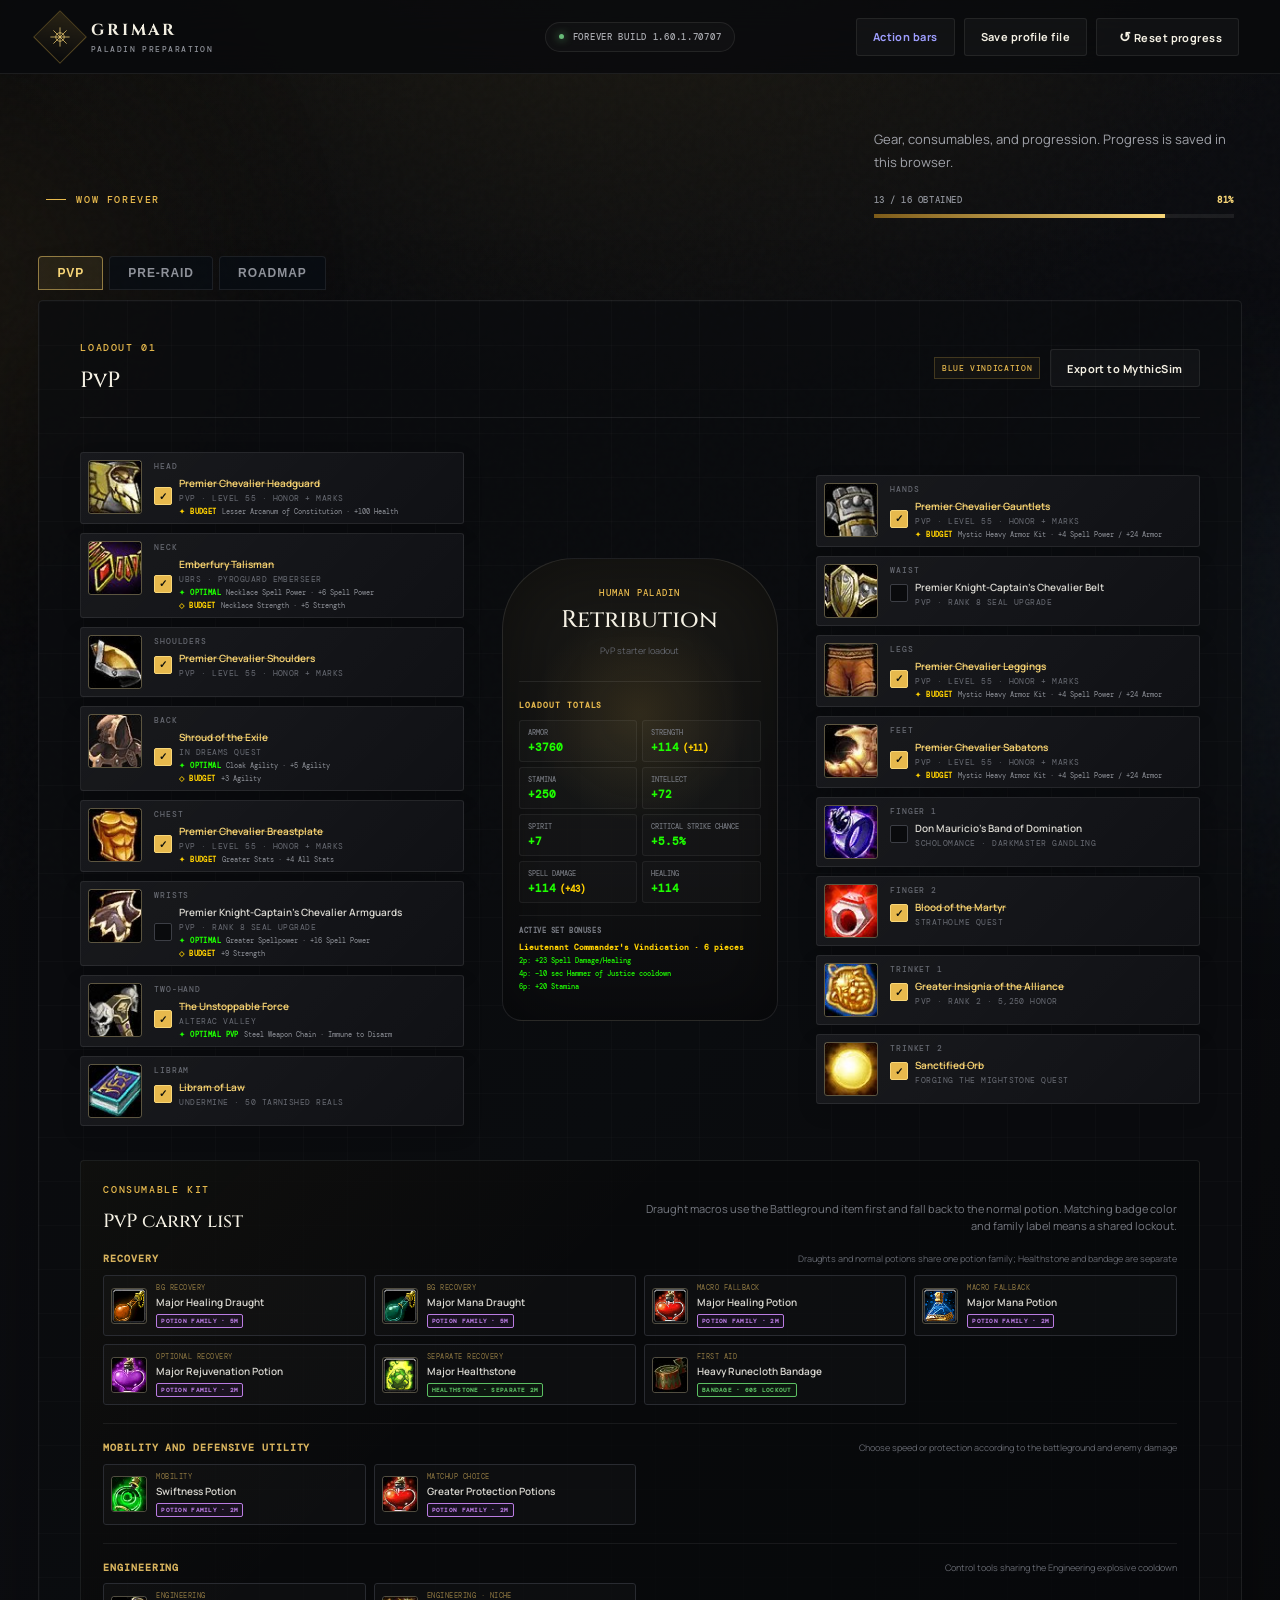
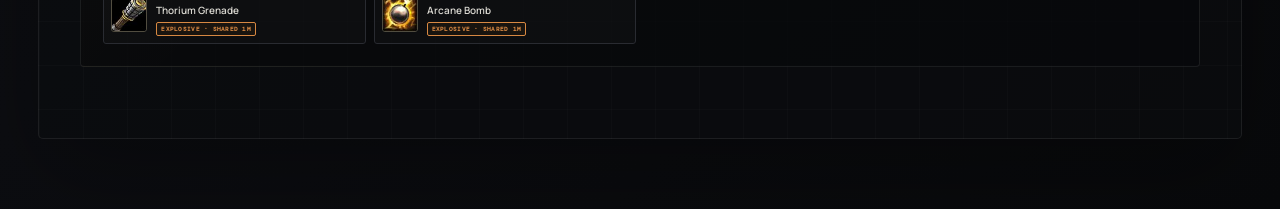
==== commit b0632c56: "Correct PvP set-piece counting Co-authored-by: Cursor <cursoragent@cursor.com>" ====
--- a/gear.html
+++ b/gear.html
@@ -448,6 +448,6 @@
 
     <div class="toast" id="toast" role="status" aria-live="polite"></div>
 
-    <script src="./gear.js?v=94"></script>
+    <script src="./gear.js?v=95"></script>
   </body>
 </html>
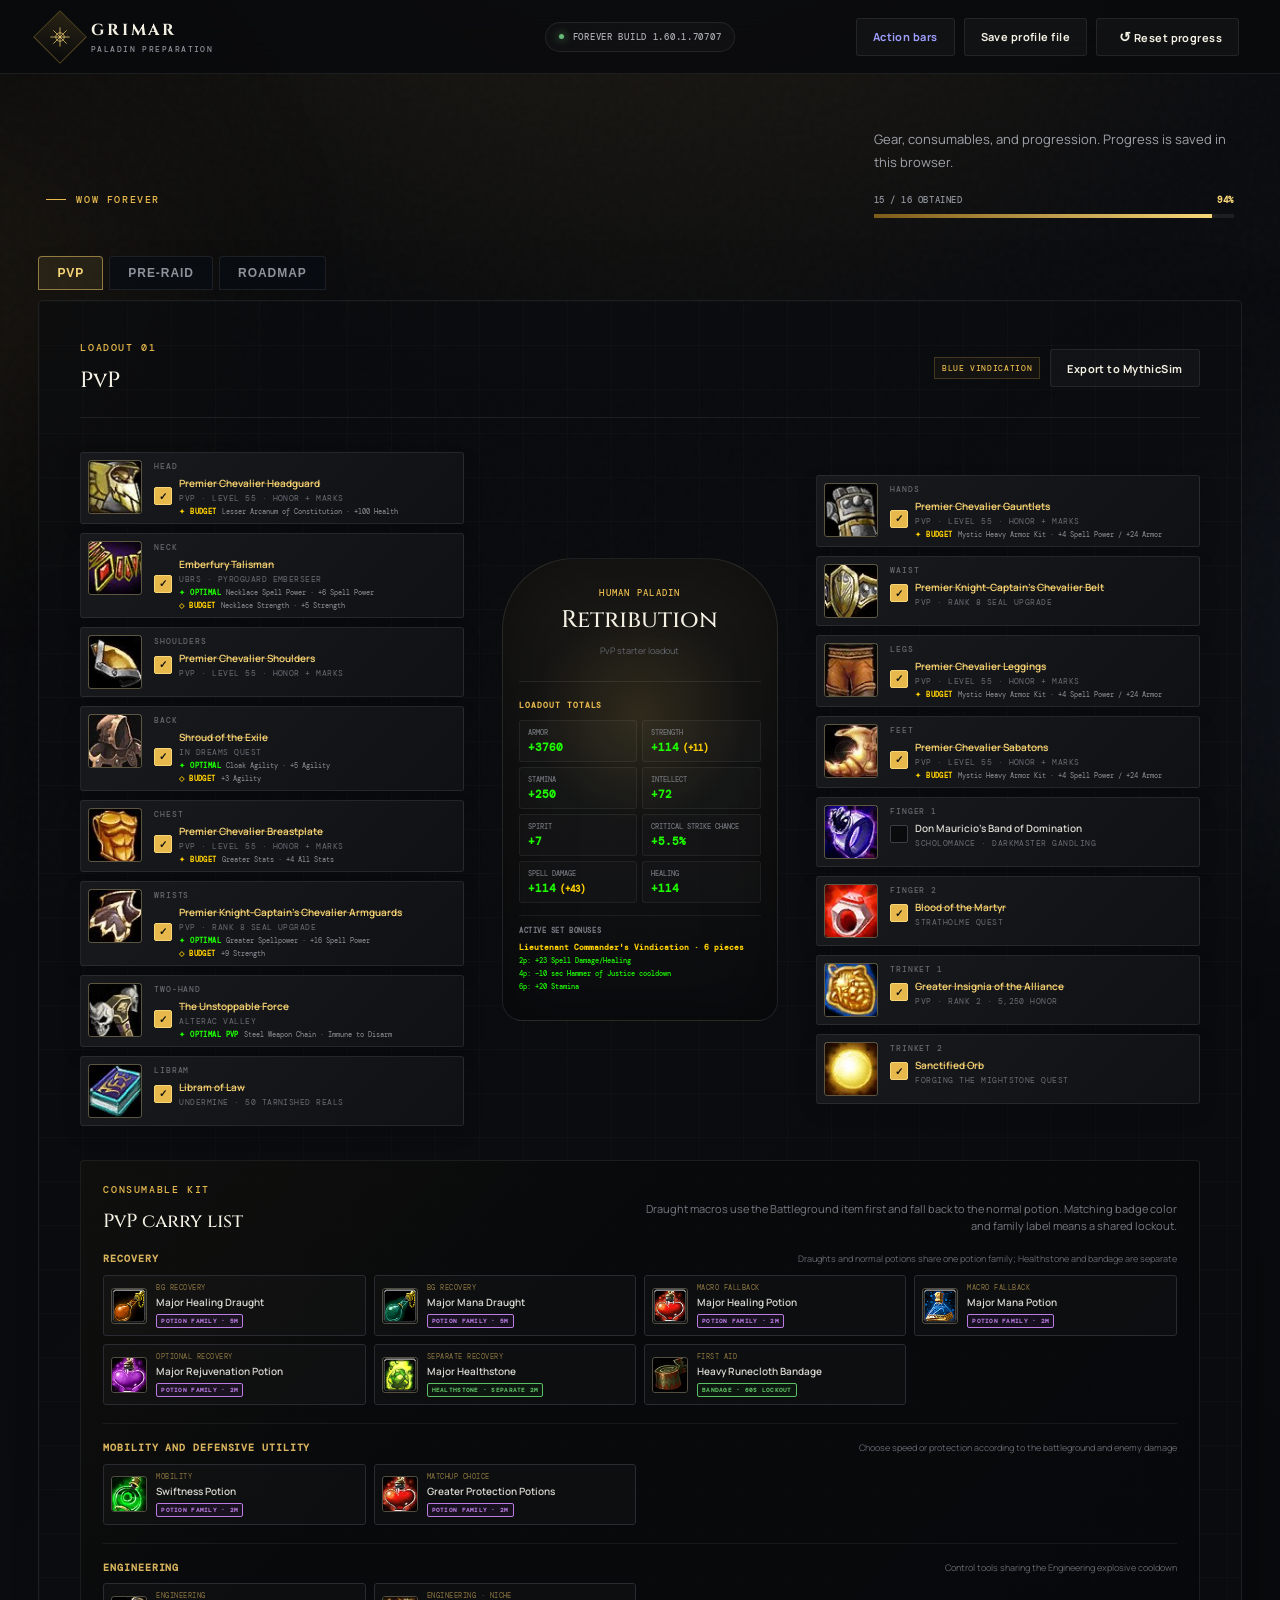
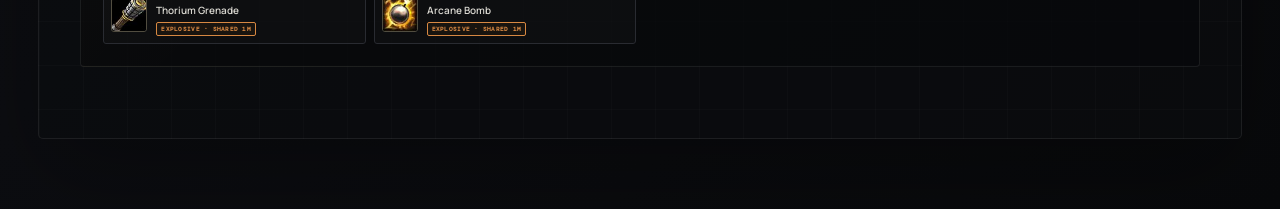
==== commit 99f9c7e5: "Record newly obtained gear Co-authored-by: Cursor <cursoragent@cursor.com>" ====
--- a/gear.html
+++ b/gear.html
@@ -448,6 +448,6 @@
 
     <div class="toast" id="toast" role="status" aria-live="polite"></div>
 
-    <script src="./gear.js?v=95"></script>
+    <script src="./gear.js?v=97"></script>
   </body>
 </html>
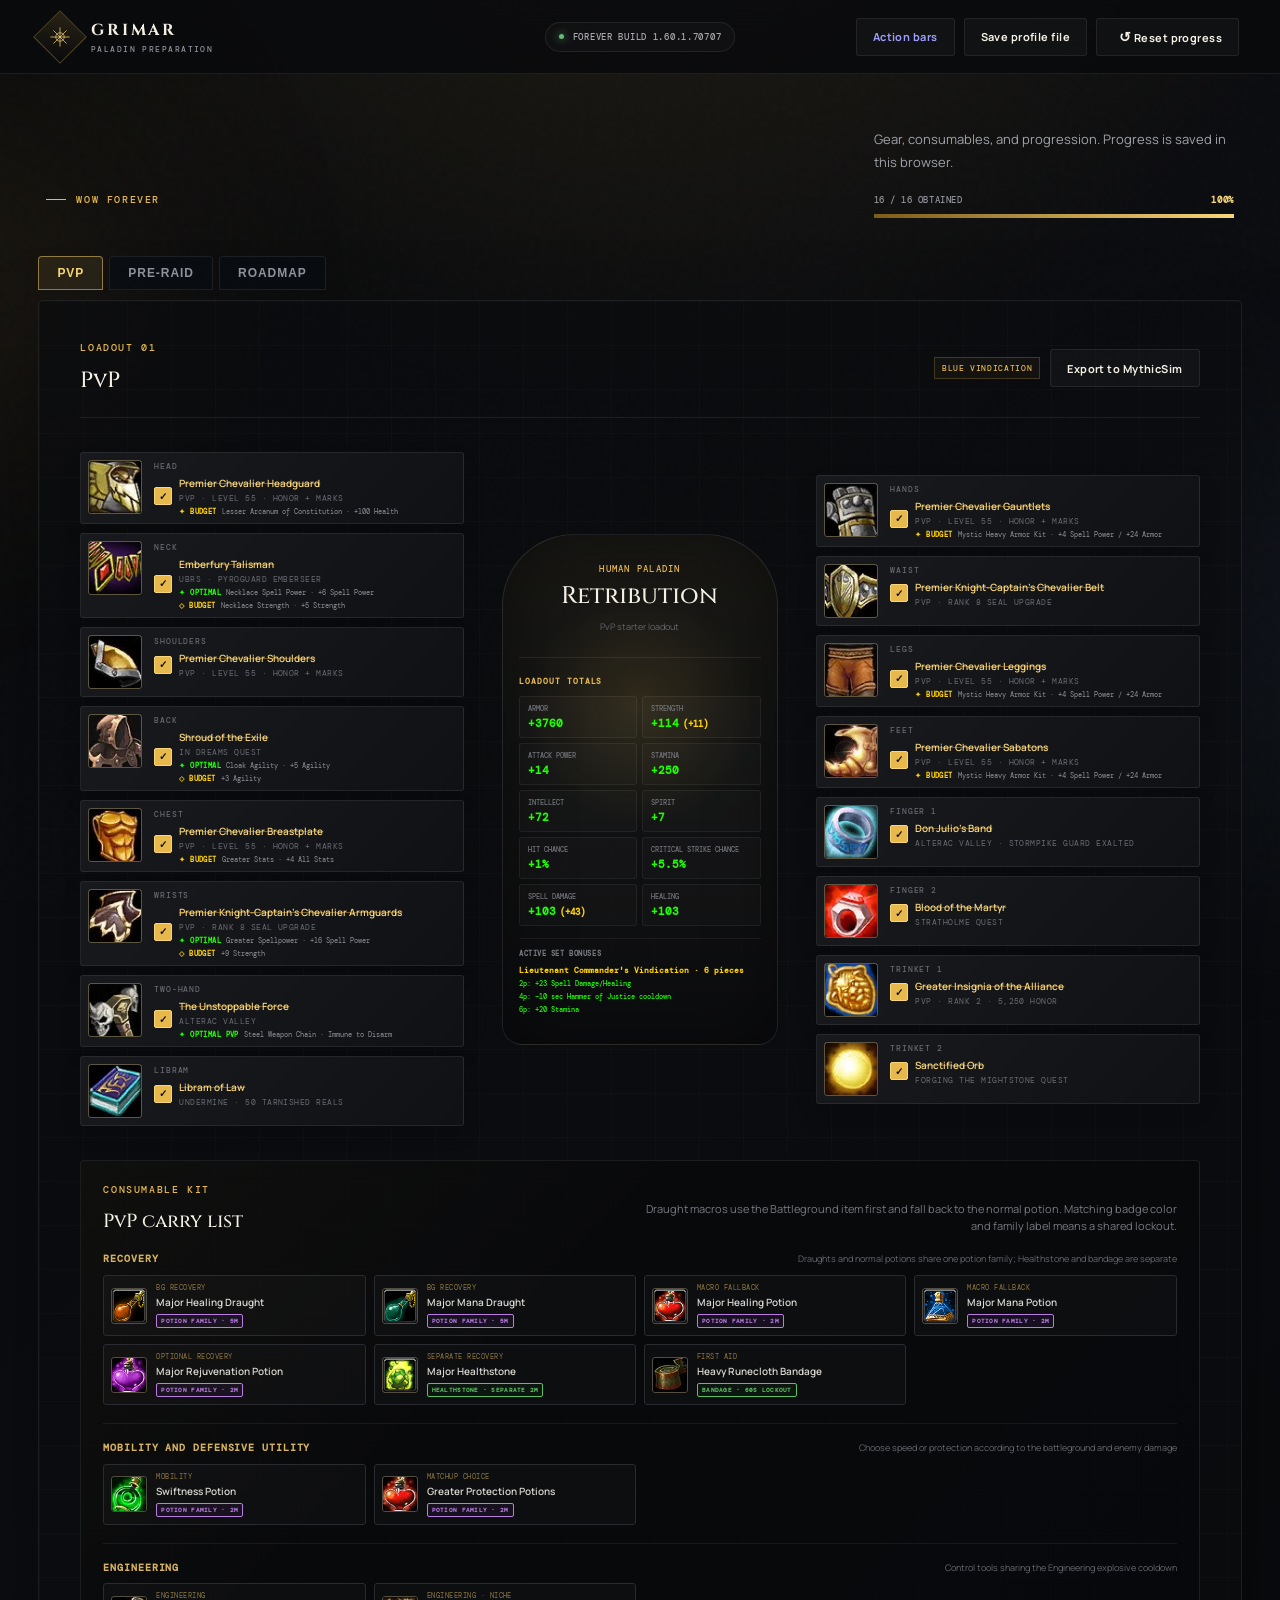
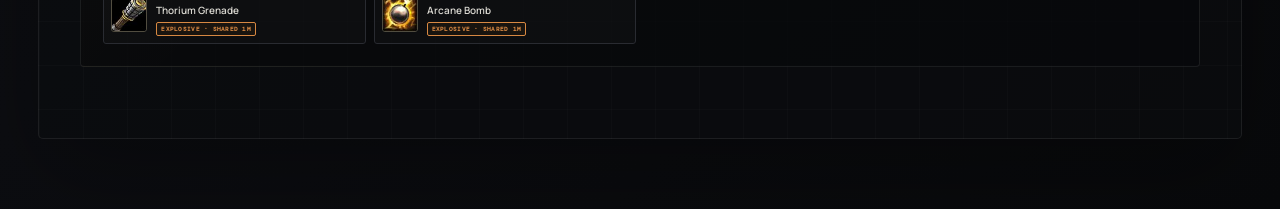
==== commit 7626973b: "Use Don Julio in both loadouts Co-authored-by: Cursor <cursoragent@cursor.com>" ====
--- a/gear.html
+++ b/gear.html
@@ -448,6 +448,6 @@
 
     <div class="toast" id="toast" role="status" aria-live="polite"></div>
 
-    <script src="./gear.js?v=97"></script>
+    <script src="./gear.js?v=99"></script>
   </body>
 </html>
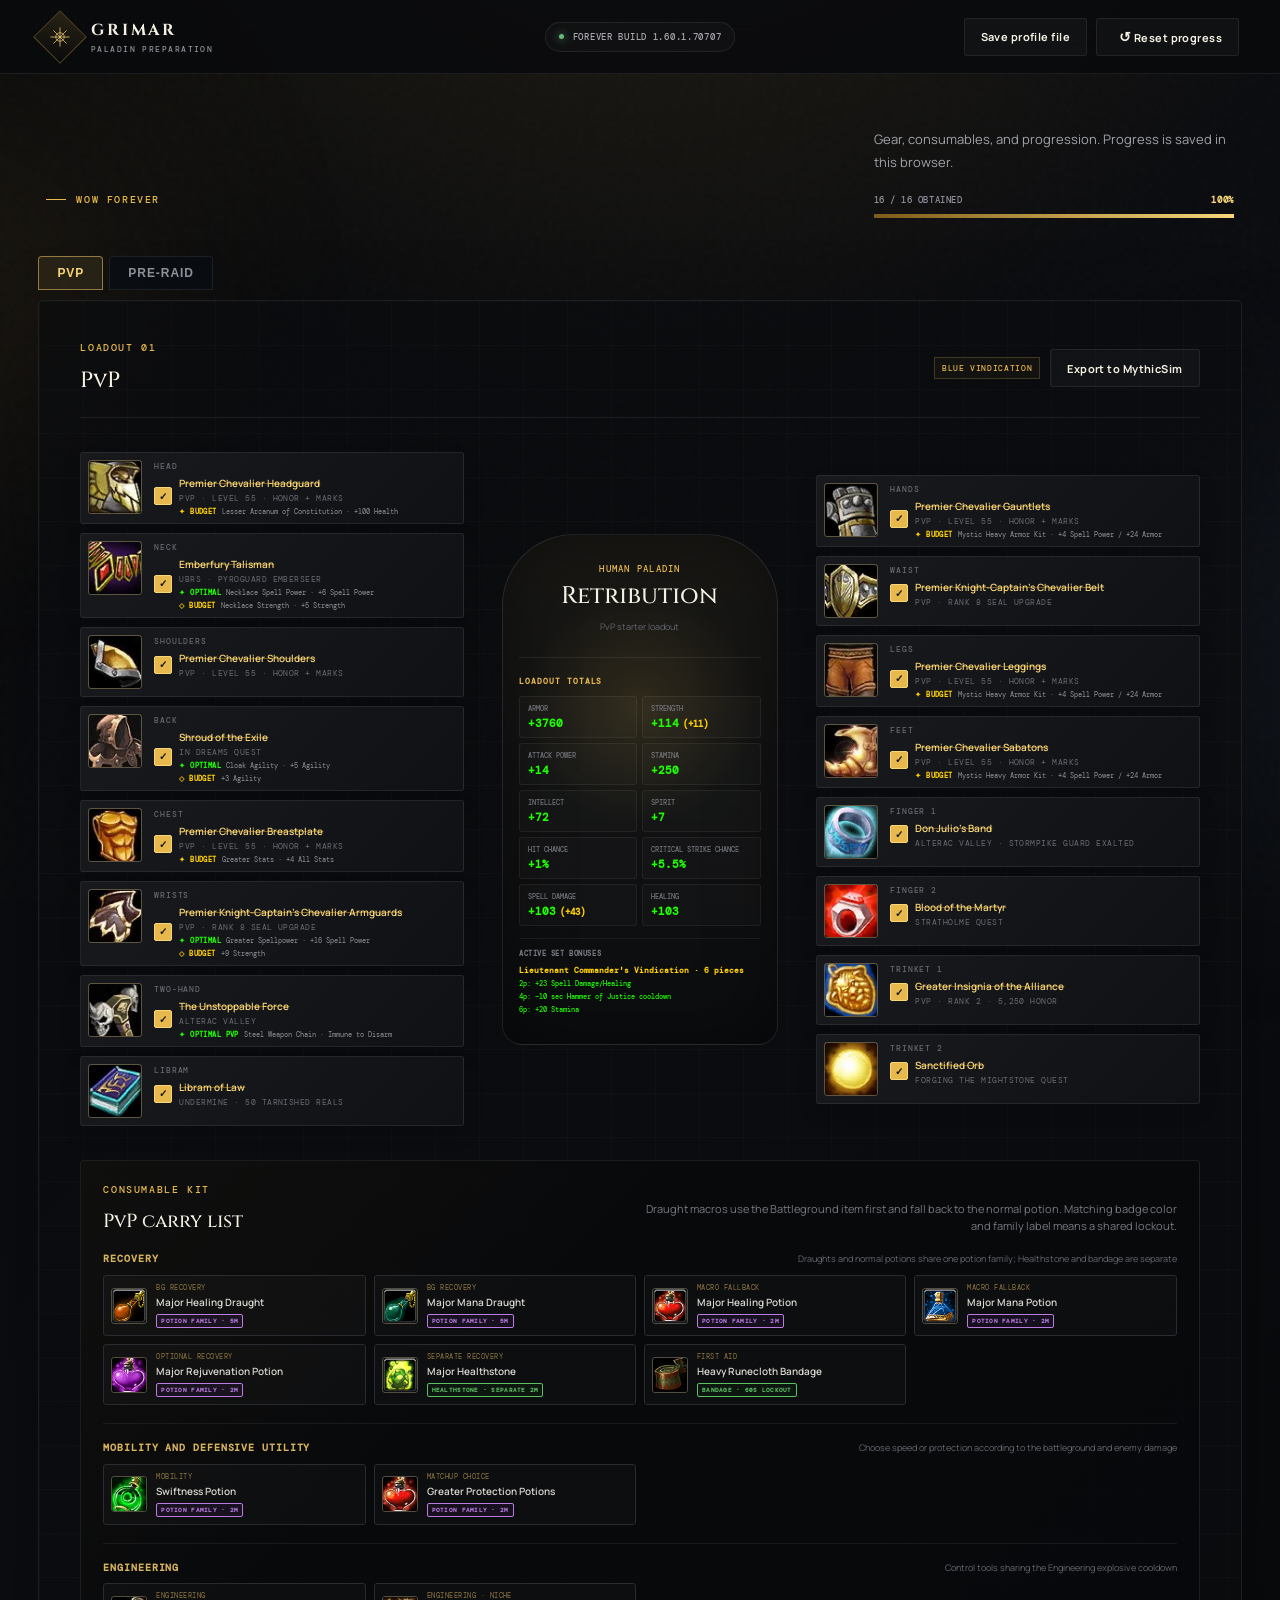
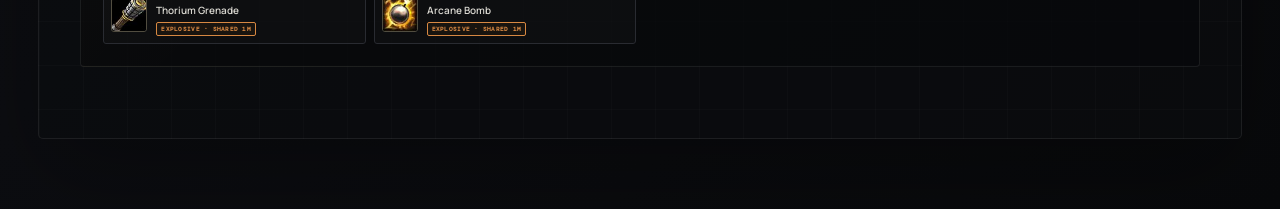
==== commit e0ed80bb: "Remove gearing roadmap Co-authored-by: Cursor <cursoragent@cursor.com>" ====
--- a/gear.html
+++ b/gear.html
@@ -33,7 +33,6 @@
         <span>FOREVER BUILD 1.60.1.70707</span>
       </div>
       <div class="header-actions">
-        <a class="button ghost button-link" href="./index.html">Action bars</a>
         <button class="button ghost" id="saveProfileButton" type="button">
           Save profile file
         </button>
@@ -69,93 +68,7 @@
         <button class="gear-tab" type="button" data-gear-tab="pre-raid">
           Pre-raid
         </button>
-        <button class="gear-tab" type="button" data-gear-tab="roadmap">
-          Roadmap
-        </button>
       </nav>
-
-      <section class="roadmap-shell gear-tab-panel" data-gear-panel="roadmap" aria-labelledby="roadmapTitle" hidden>
-        <div class="roadmap-heading">
-          <div>
-            <p class="section-label">Adaptive gearing roadmap</p>
-            <h2 id="roadmapTitle">One plan. Updated by your progress.</h2>
-          </div>
-          <p>Cap PvP first each reset, spend intelligently, then route into the highest-value quests and dungeons.</p>
-        </div>
-
-        <div class="roadmap-controls">
-          <label>
-            <span>Level</span>
-            <input id="roadmapLevel" type="number" min="1" max="60" inputmode="numeric">
-          </label>
-          <label>
-            <span>PvP rank</span>
-            <select id="roadmapRank"></select>
-          </label>
-          <label>
-            <span>Honor</span>
-            <input id="roadmapHonor" type="number" min="0" max="25000" step="100" inputmode="numeric">
-          </label>
-          <label>
-            <span>Honor earned while capping</span>
-            <input id="roadmapCapHonor" type="number" min="0" max="25000" step="100" inputmode="numeric">
-          </label>
-          <label>
-            <span>AV Marks</span>
-            <input id="roadmapMarkAv" type="number" min="0" step="1" inputmode="numeric">
-          </label>
-          <label>
-            <span>AB Marks</span>
-            <input id="roadmapMarkAb" type="number" min="0" step="1" inputmode="numeric">
-          </label>
-          <label>
-            <span>WSG Marks</span>
-            <input id="roadmapMarkWsg" type="number" min="0" step="1" inputmode="numeric">
-          </label>
-          <label>
-            <span>Darkspear Marks</span>
-            <input id="roadmapMarkDarkspear" type="number" min="0" step="1" inputmode="numeric">
-          </label>
-        </div>
-
-        <div class="roadmap-reset-row">
-          <label class="roadmap-cap-toggle">
-            <input id="roadmapWeeklyCap" type="checkbox">
-            <span>Rank Points capped this reset</span>
-          </label>
-          <button class="button ghost" id="roadmapNewReset" type="button">Start new reset</button>
-        </div>
-
-        <article class="roadmap-decision" id="roadmapDecision" aria-live="polite"></article>
-
-        <div class="roadmap-columns">
-          <section>
-            <div class="roadmap-column-title">
-              <span class="roadmap-priority-dot now"></span>
-              <h3>Do now</h3>
-            </div>
-            <div class="roadmap-list" id="roadmapNow"></div>
-          </section>
-          <section>
-            <div class="roadmap-column-title">
-              <span class="roadmap-priority-dot next"></span>
-              <h3>Next</h3>
-            </div>
-            <div class="roadmap-list" id="roadmapNext"></div>
-          </section>
-          <section>
-            <div class="roadmap-column-title">
-              <span class="roadmap-priority-dot later"></span>
-              <h3>Blocked / later</h3>
-            </div>
-            <div class="roadmap-list" id="roadmapLater"></div>
-          </section>
-        </div>
-        <details class="roadmap-completed">
-          <summary>Completed objectives <span id="roadmapCompletedCount">0</span></summary>
-          <div class="roadmap-list" id="roadmapCompleted"></div>
-        </details>
-      </section>
 
       <section class="gear-workspace gear-tab-panel active" data-gear-panel="pvp-starter">
         <div class="gear-toolbar">
@@ -448,6 +361,6 @@
 
     <div class="toast" id="toast" role="status" aria-live="polite"></div>
 
-    <script src="./gear.js?v=99"></script>
+    <script src="./gear.js?v=106"></script>
   </body>
 </html>
--- a/styles.css
+++ b/styles.css
@@ -1937,329 +1937,6 @@
 
 .legacy-acquisition {
   display: none;
-}
-
-.roadmap-shell {
-  margin: 0 0 28px;
-  padding: 24px;
-  border: 1px solid var(--line);
-  border-radius: 4px;
-  background:
-    linear-gradient(135deg, rgba(239, 190, 72, 0.045), transparent 42%),
-    rgba(17, 18, 22, 0.86);
-}
-
-.roadmap-heading {
-  display: grid;
-  grid-template-columns: minmax(0, 1fr) minmax(260px, 0.55fr);
-  gap: 32px;
-  align-items: end;
-}
-
-.roadmap-heading h2 {
-  margin: 0;
-  font: 500 clamp(22px, 3vw, 32px)/1.15 "Cinzel", serif;
-}
-
-.roadmap-heading > p {
-  margin: 0;
-  color: #898c94;
-  font-size: 11px;
-  line-height: 1.65;
-}
-
-.roadmap-controls {
-  display: grid;
-  grid-template-columns: repeat(4, minmax(130px, 1fr));
-  gap: 10px;
-  margin-top: 22px;
-}
-
-.roadmap-controls label {
-  display: grid;
-  gap: 6px;
-}
-
-.roadmap-controls label > span {
-  color: #747780;
-  font: 8px "DM Mono", monospace;
-  letter-spacing: 0.08em;
-  text-transform: uppercase;
-}
-
-.roadmap-controls input,
-.roadmap-controls select {
-  width: 100%;
-  height: 36px;
-  padding: 0 10px;
-  border: 1px solid #34363d;
-  border-radius: 2px;
-  color: #d8d9dd;
-  background: #0d0e11;
-  font: 10px "DM Mono", monospace;
-}
-
-.roadmap-controls input:focus,
-.roadmap-controls select:focus {
-  border-color: #8e7132;
-  outline: 1px solid rgba(239, 190, 72, 0.18);
-}
-
-.roadmap-reset-row {
-  display: flex;
-  gap: 14px;
-  align-items: center;
-  justify-content: space-between;
-  margin-top: 12px;
-}
-
-.roadmap-cap-toggle {
-  display: flex;
-  gap: 9px;
-  align-items: center;
-  color: #b8bbc2;
-  cursor: pointer;
-  font: 10px "DM Mono", monospace;
-}
-
-.roadmap-cap-toggle input {
-  accent-color: #d0a542;
-}
-
-.roadmap-decision {
-  display: grid;
-  grid-template-columns: 118px 1fr;
-  gap: 18px;
-  margin-top: 18px;
-  padding: 16px 18px;
-  border: 1px solid #4a3e23;
-  border-left: 3px solid #d0a542;
-  background: rgba(208, 165, 66, 0.055);
-}
-
-.roadmap-decision > span {
-  color: #d0a542;
-  font: 8px "DM Mono", monospace;
-  letter-spacing: 0.1em;
-  text-transform: uppercase;
-}
-
-.roadmap-decision strong {
-  color: #e7e1d2;
-  font: 600 13px "Cinzel", serif;
-}
-
-.roadmap-decision p {
-  margin: 5px 0 0;
-  color: #96989f;
-  font-size: 10px;
-  line-height: 1.55;
-}
-
-.roadmap-decision small {
-  display: block;
-  margin-top: 7px;
-  color: #d0a542;
-  font: 8px "DM Mono", monospace;
-}
-
-.roadmap-columns {
-  display: grid;
-  grid-template-columns: repeat(3, minmax(0, 1fr));
-  gap: 14px;
-  margin-top: 20px;
-}
-
-.roadmap-columns > section {
-  min-width: 0;
-}
-
-.roadmap-column-title {
-  display: flex;
-  gap: 8px;
-  align-items: center;
-  margin-bottom: 9px;
-}
-
-.roadmap-column-title h3 {
-  margin: 0;
-  color: #b8bbc2;
-  font: 9px "DM Mono", monospace;
-  letter-spacing: 0.09em;
-  text-transform: uppercase;
-}
-
-.roadmap-priority-dot {
-  width: 7px;
-  height: 7px;
-  border-radius: 50%;
-  background: #656871;
-}
-
-.roadmap-priority-dot.now {
-  background: #49b968;
-  box-shadow: 0 0 8px rgba(73, 185, 104, 0.35);
-}
-
-.roadmap-priority-dot.next {
-  background: #d0a542;
-}
-
-.roadmap-list {
-  display: grid;
-  gap: 8px;
-  max-height: 570px;
-  overflow-y: auto;
-  padding-right: 3px;
-  scrollbar-color: #49422f transparent;
-  scrollbar-width: thin;
-}
-
-.roadmap-card {
-  padding: 12px;
-  border: 1px solid #2d2f35;
-  border-radius: 3px;
-  background: rgba(10, 11, 14, 0.72);
-}
-
-.roadmap-card.affordable,
-.roadmap-card.available {
-  border-color: #31523a;
-}
-
-.roadmap-card.skipped {
-  opacity: 0.58;
-}
-
-.roadmap-card-head {
-  display: flex;
-  justify-content: space-between;
-  margin-bottom: 7px;
-  color: #73767e;
-  font: 7px "DM Mono", monospace;
-  letter-spacing: 0.08em;
-  text-transform: uppercase;
-}
-
-.roadmap-card-head em {
-  color: #9d8050;
-  font-style: normal;
-}
-
-.roadmap-card-head > div {
-  display: flex;
-  gap: 7px;
-  align-items: center;
-}
-
-.roadmap-card-head b {
-  color: #6ea97a;
-  font-weight: 500;
-}
-
-.roadmap-card > strong {
-  color: #d9dadd;
-  font: 600 11px/1.35 "DM Mono", monospace;
-}
-
-.roadmap-card > strong[data-reward-id] {
-  color: #d0a542;
-  cursor: help;
-}
-
-.roadmap-card > p {
-  margin: 6px 0;
-  color: #858890;
-  font-size: 9px;
-  line-height: 1.5;
-}
-
-.roadmap-card > small,
-.roadmap-blockers {
-  color: #aaa06f;
-  font: 7px/1.45 "DM Mono", monospace;
-}
-
-.roadmap-blockers {
-  margin-top: 7px;
-  color: #a66f6f;
-}
-
-.roadmap-card-actions {
-  display: flex;
-  gap: 6px;
-  margin-top: 10px;
-}
-
-.roadmap-card-actions button {
-  padding: 5px 8px;
-  border: 1px solid #3b3d44;
-  border-radius: 2px;
-  color: #aeb0b6;
-  background: #17181c;
-  cursor: pointer;
-  font: 7px "DM Mono", monospace;
-  text-transform: uppercase;
-}
-
-.roadmap-card-actions button:first-child {
-  border-color: #405b46;
-  color: #75bc84;
-}
-
-.roadmap-card-actions button:hover {
-  border-color: #b08d42;
-  color: #e0bf70;
-}
-
-.roadmap-card-actions button:disabled {
-  border-color: #303138;
-  color: #575961;
-  cursor: not-allowed;
-}
-
-.roadmap-completed {
-  margin-top: 16px;
-  border-top: 1px solid #2d2f35;
-  padding-top: 13px;
-}
-
-.roadmap-completed summary {
-  color: #81848c;
-  cursor: pointer;
-  font: 8px "DM Mono", monospace;
-  letter-spacing: 0.08em;
-  text-transform: uppercase;
-}
-
-.roadmap-completed summary span {
-  display: inline-grid;
-  min-width: 19px;
-  height: 19px;
-  margin-left: 6px;
-  place-items: center;
-  border: 1px solid #3a3c43;
-  border-radius: 50%;
-  color: #71ad7e;
-}
-
-.roadmap-completed .roadmap-list {
-  grid-template-columns: repeat(3, minmax(0, 1fr));
-  margin-top: 11px;
-}
-
-.roadmap-card.completed {
-  border-color: #304536;
-  opacity: 0.78;
-}
-
-.roadmap-empty {
-  margin: 0;
-  padding: 18px 12px;
-  border: 1px dashed #2d2f35;
-  color: #64666d;
-  font: 8px/1.5 "DM Mono", monospace;
-  text-align: center;
 }
 
 .gear-plan {
@@ -2931,23 +2608,6 @@
     gap: 14px;
   }
 
-  .roadmap-heading {
-    grid-template-columns: 1fr;
-    gap: 12px;
-  }
-
-  .roadmap-controls {
-    grid-template-columns: repeat(2, minmax(0, 1fr));
-  }
-
-  .roadmap-columns {
-    grid-template-columns: 1fr;
-  }
-
-  .roadmap-completed .roadmap-list {
-    grid-template-columns: 1fr;
-  }
-
   .honor-steps {
     grid-template-columns: repeat(2, 1fr);
   }
@@ -3060,30 +2720,11 @@
     padding: 18px 12px;
   }
 
-  .roadmap-shell {
-    padding: 16px 12px;
-  }
-
   .gear-intro h1,
-  .gear-intro h1 em,
-  .roadmap-heading h2 {
+  .gear-intro h1 em {
     max-width: 100%;
     white-space: normal;
     overflow-wrap: break-word;
-  }
-
-  .roadmap-controls {
-    grid-template-columns: 1fr;
-  }
-
-  .roadmap-reset-row {
-    align-items: stretch;
-    flex-direction: column;
-  }
-
-  .roadmap-decision {
-    grid-template-columns: 1fr;
-    gap: 7px;
   }
 
   .character-sheet,
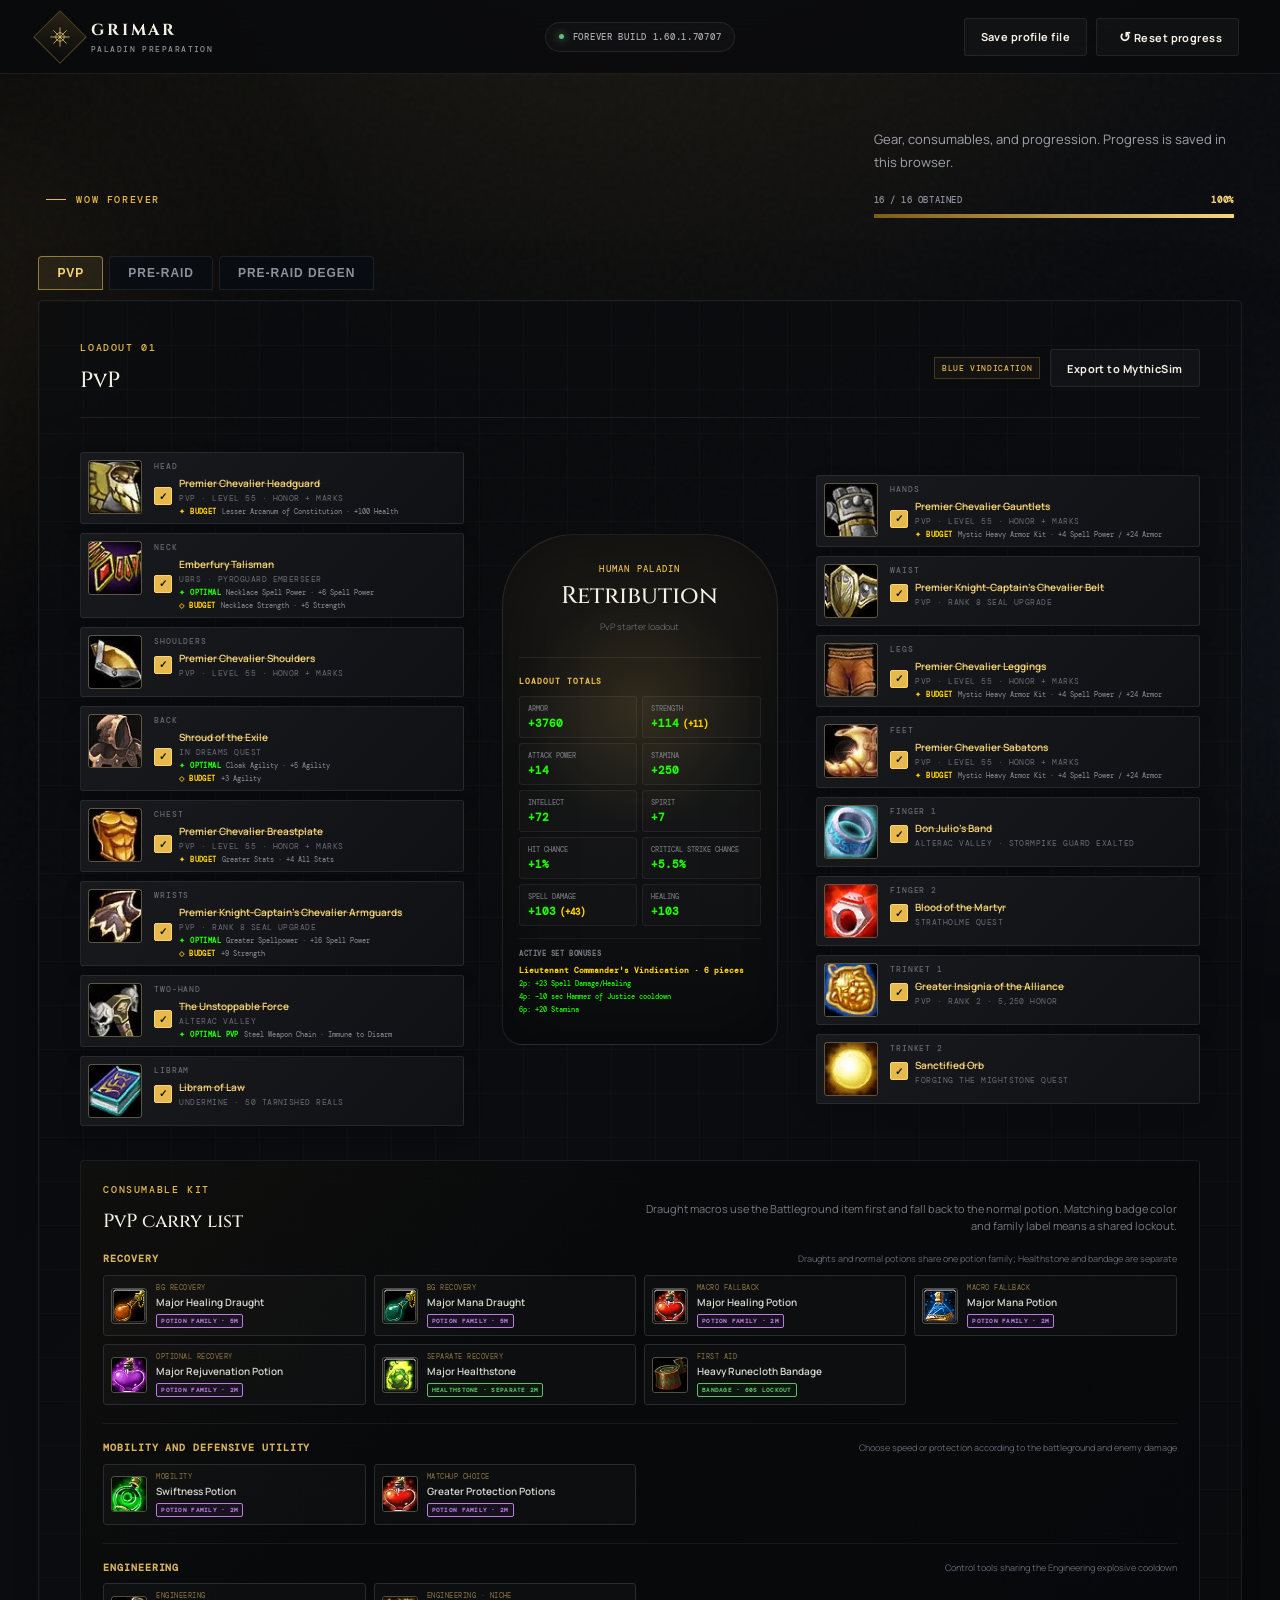
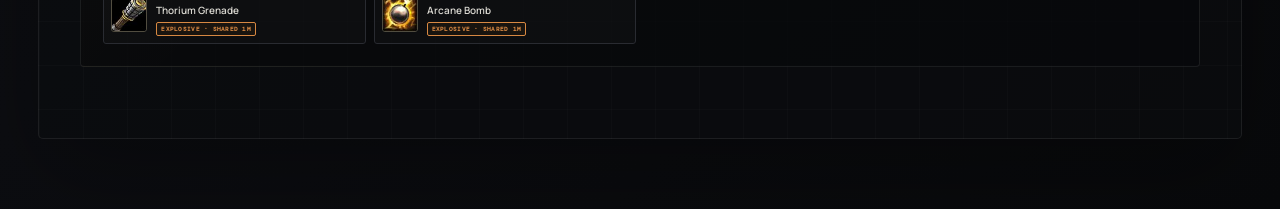
==== commit c894ea1f: "Add Soulforge pre-raid loadout Co-authored-by: Cursor <cursoragent@cursor.com>" ====
--- a/gear.html
+++ b/gear.html
@@ -68,6 +68,9 @@
         <button class="gear-tab" type="button" data-gear-tab="pre-raid">
           Pre-raid
         </button>
+        <button class="gear-tab" type="button" data-gear-tab="pre-raid-degen">
+          Pre-Raid Degen
+        </button>
       </nav>
 
       <section class="gear-workspace gear-tab-panel active" data-gear-panel="pvp-starter">
@@ -329,6 +332,45 @@
           </p>
         </section>
       </section>
+
+      <section class="gear-workspace gear-tab-panel" data-gear-panel="pre-raid-degen" hidden>
+        <div class="gear-toolbar">
+          <div>
+            <p class="section-label">Loadout 03</p>
+            <h2>Pre-Raid Degen</h2>
+          </div>
+          <div class="gear-toolbar-actions">
+            <span class="modifier-tag shift">SOULFORGE + EPIC PVP</span>
+            <button class="button ghost" type="button" data-mythicsim-export="pre-raid-degen">
+              Export to MythicSim
+            </button>
+          </div>
+        </div>
+
+        <div class="character-sheet">
+          <div class="gear-column" id="preRaidDegenGearLeft"></div>
+
+          <div class="character-core stats-core">
+            <p>Human Paladin</p>
+            <strong>Retribution</strong>
+            <span class="character-subtitle">Soulforge with epic PvP upgrades</span>
+            <div class="stat-recap" id="preRaidDegenStatRecap"></div>
+          </div>
+
+          <div class="gear-column" id="preRaidDegenGearRight"></div>
+        </div>
+
+        <section class="consumables-panel" aria-labelledby="degenRaidConsumablesTitle">
+          <div class="consumables-heading">
+            <div>
+              <p class="section-label">Consumable kit</p>
+              <h3 id="degenRaidConsumablesTitle">Raid preparation</h3>
+            </div>
+            <p>Bring the full buff stack and Major Spellblasting Potions. Matching badge color and family label means a shared lockout or exclusive buff slot.</p>
+          </div>
+          <div class="consumables-grid" id="degenRaidConsumables"></div>
+        </section>
+      </section>
     </main>
 
     <dialog id="mythicSimExportDialog">
@@ -361,6 +403,6 @@
 
     <div class="toast" id="toast" role="status" aria-live="polite"></div>
 
-    <script src="./gear.js?v=106"></script>
+    <script src="./gear.js?v=108"></script>
   </body>
 </html>
